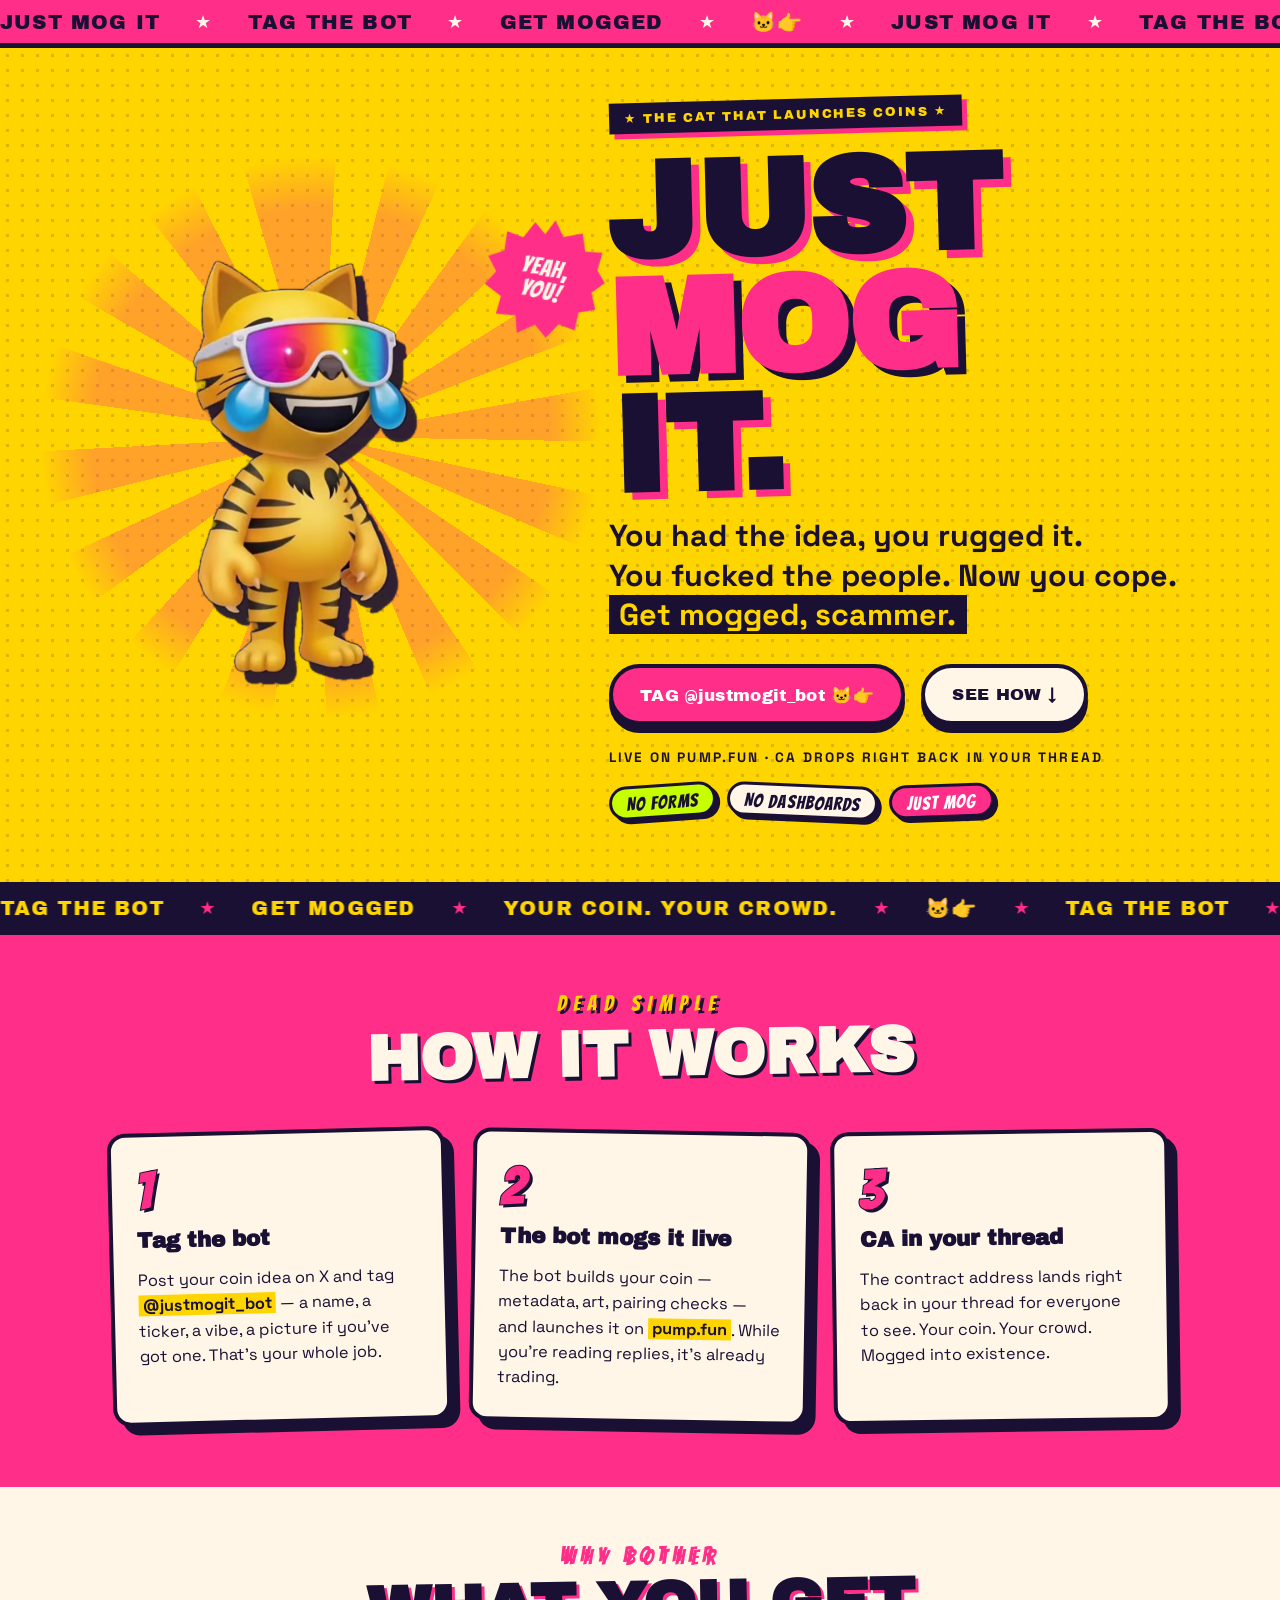
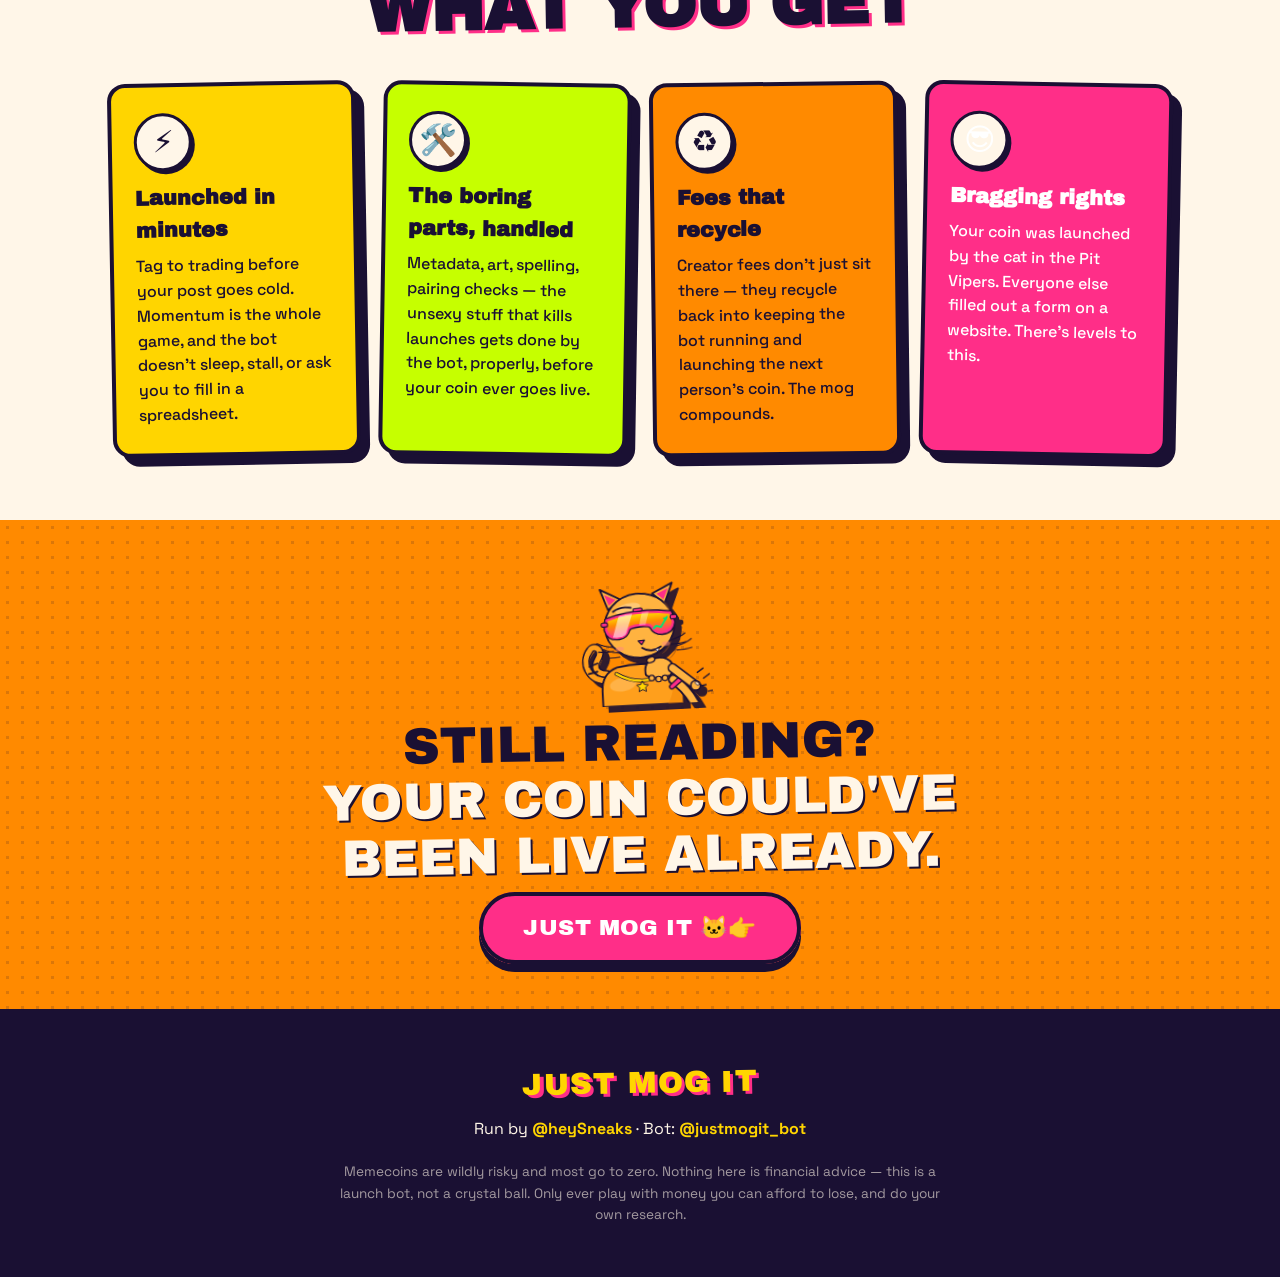
==== index.html @ 9eab6fb6 "Hero tagline (owner's words): 'You had the idea, you rugged it. You fucked the people. Now you cope." ====
<!DOCTYPE html>
<html lang="en">
<head>
<meta charset="UTF-8">
<meta name="viewport" content="width=device-width, initial-scale=1.0">
<title>JUST MOG IT — Tag the bot. Get a coin.</title>
<meta name="description" content="JustMogIt is the X bot that launches your memecoin for you. Tag @justmogit_bot with your idea, it builds and launches it on pump.fun, and drops the CA right back in your thread.">
<link rel="preload" href="fonts/ArchivoBlack.woff2" as="font" type="font/woff2" crossorigin>
<link rel="stylesheet" href="style.css">
</head>
<body>

<!-- ======== THE MOG CAT — one master drawing, reused everywhere ======== -->
<svg width="0" height="0" style="position:absolute" aria-hidden="true">
  <defs>
    <linearGradient id="lensGrad" x1="0" y1="0" x2="0" y2="1">
      <stop offset="0" stop-color="#FFE600"/>
      <stop offset="0.45" stop-color="#FF8A00"/>
      <stop offset="1" stop-color="#FF2E88"/>
    </linearGradient>
  </defs>
  <symbol id="mogcat" viewBox="0 0 560 600">
    <!-- tail: actually attached, thick, striped -->
    <g>
      <path d="M132 486 C 44 486 14 402 58 348 C 70 332 96 336 100 358 C 104 380 84 392 80 414 C 76 440 96 456 128 456" fill="none" stroke="#1a1033" stroke-width="34" stroke-linecap="round"/>
      <path d="M132 486 C 44 486 14 402 58 348 C 70 332 96 336 100 358 C 104 380 84 392 80 414 C 76 440 96 456 128 456" fill="none" stroke="#FF9F1C" stroke-width="22" stroke-linecap="round"/>
      <path d="M52 420 L88 408" stroke="#1a1033" stroke-width="8" stroke-linecap="round"/>
      <path d="M48 452 L86 444" stroke="#1a1033" stroke-width="8" stroke-linecap="round"/>
    </g>
    <!-- body / shoulders: narrower, sloped — a chest, not a box -->
    <path d="M104 600 L104 532 Q104 452 172 430 Q280 410 388 430 Q456 452 456 532 L456 600 Z" fill="#FF9F1C" stroke="#1a1033" stroke-width="8" stroke-linejoin="round"/>
    <!-- body cel shading + highlight -->
    <path d="M388 430 Q456 452 456 532 L456 600 L388 600 Q440 510 388 430 Z" fill="#F07F00" opacity="0.45"/>
    <ellipse cx="195" cy="505" rx="58" ry="30" fill="#FFC46B" opacity="0.55" transform="rotate(-8 195 505)"/>
    <!-- chunky gold chain -->
    <path d="M168 458 Q280 528 392 458" fill="none" stroke="#1a1033" stroke-width="17" stroke-linecap="round"/>
    <path d="M168 458 Q280 528 392 458" fill="none" stroke="#FFD500" stroke-width="10" stroke-linecap="round"/>
    <path d="M280 494 l8 16 17 2 -12 12 3 17 -16 -9 -16 9 3 -17 -12 -12 17 -2 z" fill="#FFD500" stroke="#1a1033" stroke-width="4" stroke-linejoin="round"/>

    <!-- head, chin-up smug tilt -->
    <g transform="rotate(-4 280 250)">
      <!-- ears -->
      <path d="M152 168 L126 76 L210 128 Z" fill="#FFB340" stroke="#1a1033" stroke-width="8" stroke-linejoin="round"/>
      <path d="M158 150 L142 100 L190 128 Z" fill="#FF2E88"/>
      <g transform="rotate(10 400 130)">
        <path d="M408 168 L434 76 L350 128 Z" fill="#FFB340" stroke="#1a1033" stroke-width="8" stroke-linejoin="round"/>
        <path d="M402 150 L418 100 L370 128 Z" fill="#FF2E88"/>
      </g>
      <!-- skull -->
      <ellipse cx="280" cy="252" rx="152" ry="140" fill="#FFB340" stroke="#1a1033" stroke-width="8"/>
      <!-- forehead highlight + right-side shade -->
      <ellipse cx="238" cy="172" rx="56" ry="22" fill="#FFD28A" opacity="0.7" transform="rotate(-8 238 172)"/>
      <path d="M392 150 Q430 210 420 300 Q408 372 360 388 Q428 340 428 250 Q428 180 392 150 Z" fill="#F07F00" opacity="0.3"/>
      <!-- raised smug eyebrow peeking over the shades -->
      <path d="M172 178 Q212 156 252 170" fill="none" stroke="#1a1033" stroke-width="8" stroke-linecap="round"/>
      <!-- PIT VIPER shield shades -->
      <g>
        <path id="shieldPath" d="M140 212 Q280 178 420 212 L428 254 Q420 296 374 294 Q342 292 332 264 Q326 250 280 250 Q234 250 228 264 Q218 292 186 294 Q140 296 132 254 Z" fill="url(#lensGrad)" stroke="#1a1033" stroke-width="22" stroke-linejoin="round"/>
        <path d="M140 212 Q280 178 420 212 L428 254 Q420 296 374 294 Q342 292 332 264 Q326 250 280 250 Q234 250 228 264 Q218 292 186 294 Q140 296 132 254 Z" fill="url(#lensGrad)" stroke="#FF2E88" stroke-width="10" stroke-linejoin="round"/>
        <clipPath id="lensClip">
          <path d="M140 212 Q280 178 420 212 L428 254 Q420 296 374 294 Q342 292 332 264 Q326 250 280 250 Q234 250 228 264 Q218 292 186 294 Q140 296 132 254 Z"/>
        </clipPath>
        <g clip-path="url(#lensClip)">
          <polygon points="196,196 258,188 214,290 156,296" fill="#ffffff" opacity="0.55"/>
          <polygon points="298,192 330,188 296,282 268,284" fill="#ffffff" opacity="0.35"/>
          <!-- the lens reflects a pumping chart. obviously. -->
          <polyline points="326,284 352,262 372,270 404,228" fill="none" stroke="#00E676" stroke-width="8" stroke-linecap="round" stroke-linejoin="round"/>
          <polygon points="404,228 384,230 398,246" fill="#00E676"/>
        </g>
        <!-- temple arms + top bar -->
        <rect x="114" y="222" width="28" height="18" rx="7" fill="#FF2E88" stroke="#1a1033" stroke-width="5"/>
        <rect x="418" y="222" width="28" height="18" rx="7" fill="#FF2E88" stroke="#1a1033" stroke-width="5"/>
        <rect x="260" y="176" width="40" height="13" rx="6" fill="#FF2E88" stroke="#1a1033" stroke-width="5"/>
      </g>
      <!-- nose -->
      <path d="M266 318 L294 318 L280 336 Z" fill="#FF2E88" stroke="#1a1033" stroke-width="5" stroke-linejoin="round"/>
      <!-- smirk + one fang, big enough to read on a phone -->
      <path d="M280 350 Q316 380 362 354" fill="none" stroke="#1a1033" stroke-width="8" stroke-linecap="round"/>
      <path d="M336 362 L354 359 L346 378 Z" fill="#ffffff" stroke="#1a1033" stroke-width="4" stroke-linejoin="round"/>
      <!-- cheek blush -->
      <ellipse cx="182" cy="344" rx="18" ry="10" fill="#FF8A7A" opacity="0.55"/>
      <ellipse cx="386" cy="344" rx="18" ry="10" fill="#FF8A7A" opacity="0.55"/>
      <!-- whiskers -->
      <g stroke="#1a1033" stroke-width="5" stroke-linecap="round" fill="none">
        <path d="M152 332 Q112 324 86 308"/>
        <path d="M154 350 Q114 352 88 346"/>
        <path d="M408 332 Q448 324 474 308"/>
        <path d="M406 350 Q446 352 472 346"/>
      </g>
    </g>

    <!-- pointing arm: slashes diagonally across the torso, BIG fist, finger jabs the corner at YOU -->
    <g>
      <path d="M505 605 C 480 555 450 520 415 495" fill="none" stroke="#1a1033" stroke-width="46" stroke-linecap="round"/>
      <path d="M505 605 C 480 555 450 520 415 495" fill="none" stroke="#FFB340" stroke-width="30" stroke-linecap="round"/>
      <!-- wristband -->
      <path d="M408 526 L448 494" stroke="#1a1033" stroke-width="26" stroke-linecap="round"/>
      <path d="M408 526 L448 494" stroke="#FF2E88" stroke-width="15" stroke-linecap="round"/>
      <!-- THE fist -->
      <path d="M296 462 Q290 408 344 398 Q392 390 414 424 Q430 456 402 476 Q352 492 314 478 Q294 472 296 462 Z" fill="#FFB340" stroke="#1a1033" stroke-width="8" stroke-linejoin="round"/>
      <!-- thumb + curled fingers -->
      <ellipse cx="322" cy="404" rx="18" ry="12" fill="#FFB340" stroke="#1a1033" stroke-width="6" transform="rotate(-18 322 404)"/>
      <circle cx="322" cy="484" r="12" fill="#FFB340" stroke="#1a1033" stroke-width="5"/>
      <circle cx="352" cy="490" r="12" fill="#FFB340" stroke="#1a1033" stroke-width="5"/>
      <circle cx="380" cy="486" r="12" fill="#FFB340" stroke="#1a1033" stroke-width="5"/>
      <!-- THE finger — foreshortened, pointing at the viewer -->
      <path d="M415 445 L505 520" stroke="#1a1033" stroke-width="44" stroke-linecap="round"/>
      <path d="M415 445 L505 520" stroke="#FFB340" stroke-width="30" stroke-linecap="round"/>
      <circle cx="512" cy="526" r="21" fill="#FFB340" stroke="#1a1033" stroke-width="7"/>
      <ellipse cx="519" cy="518" rx="10" ry="6" fill="#FFE9C9" stroke="#1a1033" stroke-width="3" transform="rotate(45 519 518)"/>
      <!-- speed lines -->
      <path d="M522 470 L548 452" stroke="#1a1033" stroke-width="6" stroke-linecap="round"/>
      <path d="M540 528 L568 524" stroke="#1a1033" stroke-width="6" stroke-linecap="round"/>
    </g>
  </symbol>
</svg>

<!-- ======== TICKER ======== -->
<div class="ticker ticker-top" aria-hidden="true">
  <div class="ticker-track" data-ticker>
    <span>JUST MOG IT</span><span class="tick-star">★</span><span>TAG THE BOT</span><span class="tick-star">★</span><span>GET MOGGED</span><span class="tick-star">★</span><span>🐱👉</span><span class="tick-star">★</span>
  </div>
</div>

<!-- ======== HERO — yellow poster ======== -->
<header class="hero">
  <div class="halftone" aria-hidden="true"></div>
  <div class="hero-inner">
    <div class="mascot-col">
      <div class="burst" aria-hidden="true"></div>
      <div class="mascot-wrap" id="mascotWrap">
        <video class="mascot" autoplay muted loop playsinline poster="mog-cat-alpha.png" aria-label="The Mog Cat — 3D tiger cat in rainbow Pit Vipers, laughing and pointing straight at you">
          <source src="mog-cat.webm" type="video/webm">
        </video>
        <div class="starburst" aria-hidden="true"><span>YEAH,<br>YOU!</span></div>
      </div>
    </div>
    <div class="type-col">
      <p class="hero-kicker">★ THE CAT THAT LAUNCHES COINS ★</p>
      <h1 class="logo-type">JUST<br><span class="word-mog">MOG</span><br>IT.</h1>
      <p class="tagline">You had the idea, you rugged it.<br>
      You fucked the people. Now you cope. <strong>Get mogged, scammer.</strong></p>
      <div class="cta-row">
        <a class="cta cta-main" href="https://x.com/justmogit_bot" target="_blank" rel="noopener">TAG @justmogit_bot 🐱👉</a>
        <a class="cta cta-ghost" href="#how">SEE HOW ↓</a>
      </div>
      <p class="hero-note">LIVE ON PUMP.FUN · CA DROPS RIGHT BACK IN YOUR THREAD</p>
      <div class="sticker-row" aria-hidden="true">
        <span class="sticker s1">NO FORMS</span>
        <span class="sticker s2">NO DASHBOARDS</span>
        <span class="sticker s3">JUST MOG</span>
      </div>
    </div>
  </div>
</header>

<!-- ======== MARQUEE DIVIDER ======== -->
<div class="ticker ticker-mid" aria-hidden="true">
  <div class="ticker-track ticker-track-rev" data-ticker>
    <span>TAG THE BOT</span><span class="tick-star">★</span><span>GET MOGGED</span><span class="tick-star">★</span><span>YOUR COIN. YOUR CROWD.</span><span class="tick-star">★</span><span>🐱👉</span><span class="tick-star">★</span>
  </div>
</div>

<main>
  <!-- ======== HOW — hot pink ======== -->
  <section id="how" class="section how">
    <h2><span class="h2-kicker">DEAD SIMPLE</span>HOW IT WORKS</h2>
    <div class="steps">
      <article class="step step1">
        <div class="step-num">1</div>
        <h3>Tag the bot</h3>
        <p>Post your coin idea on X and tag <strong>@justmogit_bot</strong> — a name, a ticker, a vibe, a picture if you've got one. That's your whole job.</p>
      </article>
      <article class="step step2">
        <div class="step-num">2</div>
        <h3>The bot mogs it live</h3>
        <p>The bot builds your coin — metadata, art, pairing checks — and launches it on <strong>pump.fun</strong>. While you're reading replies, it's already trading.</p>
      </article>
      <article class="step step3">
        <div class="step-num">3</div>
        <h3>CA in your thread</h3>
        <p>The contract address lands right back in your thread for everyone to see. Your coin. Your crowd. Mogged into existence.</p>
      </article>
    </div>
  </section>

  <!-- ======== PERKS — cream ======== -->
  <section class="section why">
    <h2><span class="h2-kicker">WHY BOTHER</span>WHAT YOU GET</h2>
    <div class="perks">
      <article class="perk perk-yellow">
        <div class="perk-icon">⚡</div>
        <h3>Launched in minutes</h3>
        <p>Tag to trading before your post goes cold. Momentum is the whole game, and the bot doesn't sleep, stall, or ask you to fill in a spreadsheet.</p>
      </article>
      <article class="perk perk-lime">
        <div class="perk-icon">🛠️</div>
        <h3>The boring parts, handled</h3>
        <p>Metadata, art, spelling, pairing checks — the unsexy stuff that kills launches gets done by the bot, properly, before your coin ever goes live.</p>
      </article>
      <article class="perk perk-orange">
        <div class="perk-icon">♻️</div>
        <h3>Fees that recycle</h3>
        <p>Creator fees don't just sit there — they recycle back into keeping the bot running and launching the next person's coin. The mog compounds.</p>
      </article>
      <article class="perk perk-pink">
        <div class="perk-icon">😎</div>
        <h3>Bragging rights</h3>
        <p>Your coin was launched by the cat in the Pit Vipers. Everyone else filled out a form on a website. There's levels to this.</p>
      </article>
    </div>
  </section>

  <!-- ======== FINAL CTA — orange ======== -->
  <section class="section final-cta">
    <div class="halftone" aria-hidden="true"></div>
    <div class="mini-cat" aria-hidden="true">
      <svg viewBox="0 0 560 600"><use href="#mogcat"/></svg>
    </div>
    <p class="final-line">STILL READING?<br><span>YOUR COIN COULD'VE<br>BEEN LIVE ALREADY.</span></p>
    <a class="cta cta-main cta-big" href="https://x.com/justmogit_bot" target="_blank" rel="noopener">JUST MOG IT 🐱👉</a>
  </section>
</main>

<footer>
  <p class="foot-brand">JUST MOG IT</p>
  <p>Run by <a href="https://x.com/heySneaks" target="_blank" rel="noopener">@heySneaks</a> · Bot: <a href="https://x.com/justmogit_bot" target="_blank" rel="noopener">@justmogit_bot</a></p>
  <p class="nfa">Memecoins are wildly risky and most go to zero. Nothing here is financial advice — this is a launch bot, not a crystal ball. Only ever play with money you can afford to lose, and do your own research.</p>
</footer>

<script src="script.js"></script>
</body>
</html>
---- style.css ----
/* JUST MOG IT v2 — riso poster system.
   Full-bleed color blocks (yellow → pink → cream → orange), hard ink
   shadows, halftone dots, sticker tilts. NO soft SaaS gradients. */

/* Self-hosted fonts (2026-11-07) — no third-party font CDN, so the poster
   type renders identically in every webview, including in-app browsers. */
@font-face {
  font-family: "Archivo Black";
  src: url("fonts/ArchivoBlack.woff2") format("woff2");
  font-weight: 400;
  font-display: swap;
}
@font-face {
  font-family: "Bangers";
  src: url("fonts/Bangers.woff2") format("woff2");
  font-weight: 400;
  font-display: swap;
}
@font-face {
  font-family: "Space Grotesk";
  src: url("fonts/SpaceGrotesk.woff2") format("woff2");
  font-weight: 400 700;
  font-display: swap;
}

:root {
  --ink: #1a1033;
  --pink: #ff2e88;
  --orange: #ff8a00;
  --yellow: #ffd500;
  --amber: #ffb300;
  --lime: #c6ff00;
  --cream: #fff6e8;
}

* { margin: 0; padding: 0; box-sizing: border-box; }
html { scroll-behavior: smooth; }

body {
  font-family: "Space Grotesk", system-ui, sans-serif;
  background: var(--ink);
  color: var(--ink);
  overflow-x: hidden;
}

a { color: var(--pink); }
::selection { background: var(--ink); color: var(--yellow); }

/* ---------- tickers ---------- */
.ticker {
  overflow: hidden;
  white-space: nowrap;
  padding: 0.6rem 0;
  border-top: 5px solid var(--ink);
  border-bottom: 5px solid var(--ink);
  position: relative;
  z-index: 3;
}
.ticker-top { background: var(--pink); color: var(--ink); border-top: none; }
.ticker-mid { background: var(--ink); color: var(--yellow); }
.ticker-track {
  display: inline-flex;
  align-items: center;
  gap: 2.2rem;
  padding-right: 2.2rem;
  font-family: "Archivo Black", sans-serif;
  font-size: 1.25rem;
  letter-spacing: 0.06em;
  animation: ticker-scroll 16s linear infinite;
  will-change: transform;
}
.ticker-track-rev { animation-direction: reverse; }
.tick-star { color: var(--cream); font-size: 1.1rem; }
.ticker-mid .tick-star { color: var(--pink); }
@keyframes ticker-scroll {
  from { transform: translateX(0); }
  to   { transform: translateX(-50%); }
}

/* ---------- HERO — yellow poster ---------- */
.hero {
  background: var(--yellow);
  position: relative;
  overflow: hidden;
  padding: 2.2rem 1.25rem 3.2rem;
}
.halftone {
  position: absolute;
  inset: 0;
  pointer-events: none;
  background-image: radial-gradient(circle, rgba(26,16,51,0.16) 1.6px, transparent 1.7px);
  background-size: 15px 15px;
}
.hero-inner {
  position: relative;
  max-width: 1180px;
  margin: 0 auto;
  display: flex;
  flex-direction: column;
  align-items: center;
  text-align: center;
}

.mascot-col { position: relative; width: 100%; display: flex; justify-content: center; }
.burst {
  position: absolute;
  top: 50%; left: 50%;
  width: 560px; height: 560px;
  max-width: 130vw; max-height: 130vw;
  transform: translate(-50%, -54%);
  border-radius: 50%;
  background: repeating-conic-gradient(from -8deg, rgba(255,46,136,0.30) 0deg 11deg, rgba(255,46,136,0) 11deg 22deg);
  -webkit-mask-image: radial-gradient(circle, #000 0 58%, transparent 71%);
          mask-image: radial-gradient(circle, #000 0 58%, transparent 71%);
}
.mascot-wrap { position: relative; z-index: 1; transition: transform 0.18s ease; }
.mascot {
  width: min(430px, 88vw);
  height: auto;
  display: block;
  filter: drop-shadow(10px 12px 0 rgba(26,16,51,0.9));
  animation: mog-bob 2.8s ease-in-out infinite;
}
@keyframes mog-bob {
  0%, 100% { transform: translateY(0) rotate(-1deg); }
  50%      { transform: translateY(-9px) rotate(1deg); }
}
.mascot-wrap.jab .mascot { animation: jab 0.45s ease; }
@keyframes jab {
  0% { transform: translate(0,0) scale(1); }
  35% { transform: translate(10px, 8px) scale(1.07); }
  100% { transform: translate(0,0) scale(1); }
}

.starburst {
  position: absolute;
  top: 2%;
  right: 1%;
  width: 104px; height: 104px;
  background: var(--pink);
  color: var(--cream);
  display: grid;
  place-items: center;
  text-align: center;
  font-family: "Bangers", cursive;
  font-size: 1.25rem;
  line-height: 0.95;
  letter-spacing: 0.05em;
  transform: rotate(12deg);
  clip-path: polygon(50% 0%, 59% 12%, 74% 6%, 79% 20%, 93% 18%, 92% 33%, 100% 42%, 91% 52%, 97% 65%, 84% 70%, 84% 85%, 70% 83%, 62% 96%, 51% 87%, 38% 97%, 34% 83%, 18% 85%, 19% 70%, 4% 63%, 11% 51%, 2% 40%, 14% 33%, 13% 17%, 27% 19%, 34% 5%, 44% 13%);
  filter: drop-shadow(4px 5px 0 var(--ink));
  animation: burst-wiggle 3.4s ease-in-out infinite;
  z-index: 2;
}
@keyframes burst-wiggle {
  0%, 100% { transform: rotate(12deg) scale(1); }
  50%      { transform: rotate(7deg) scale(1.06); }
}

.type-col { position: relative; z-index: 1; }
.hero-kicker {
  display: inline-block;
  font-family: "Archivo Black", sans-serif;
  font-size: clamp(0.6rem, 3.1vw, 0.8rem);
  letter-spacing: 0.14em;
  white-space: nowrap;
  background: var(--ink);
  color: var(--yellow);
  padding: 0.5rem 0.9rem;
  transform: rotate(-1.5deg);
  box-shadow: 5px 5px 0 var(--pink);
  margin-top: 1.4rem;
}
.logo-type {
  font-family: "Archivo Black", sans-serif;
  font-size: clamp(3.6rem, 17vw, 8.5rem);
  line-height: 0.86;
  letter-spacing: -0.01em;
  margin: 1.1rem 0 1.1rem;
  color: var(--ink);
  text-shadow: 0.055em 0.055em 0 var(--pink);
  transform: rotate(-1.5deg);
}
.word-mog {
  color: var(--pink);
  text-shadow: 0.055em 0.055em 0 var(--ink);
}
.tagline {
  font-size: clamp(1.3rem, 4.6vw, 1.9rem);
  font-weight: 700;
  line-height: 1.3;
}
.tagline strong {
  background: var(--ink);
  color: var(--yellow);
  padding: 0 0.35em;
  box-decoration-break: clone;
  -webkit-box-decoration-break: clone;
}
.cta-row {
  display: flex;
  gap: 1rem;
  justify-content: center;
  flex-wrap: wrap;
  margin-top: 1.8rem;
}
.cta {
  font-family: "Archivo Black", sans-serif;
  text-decoration: none;
  padding: 1.05rem 1.7rem;
  border: 4px solid var(--ink);
  border-radius: 999px;
  font-size: 1.05rem;
  letter-spacing: 0.02em;
  transition: transform 0.12s ease, box-shadow 0.12s ease;
  position: relative;
}
.cta-main {
  background: var(--pink);
  color: #fff;
  box-shadow: 0 8px 0 var(--ink);
}
.cta-main:hover { transform: translateY(-3px) rotate(-1deg); box-shadow: 0 11px 0 var(--ink); }
.cta-main:active { transform: translateY(5px); box-shadow: 0 2px 0 var(--ink); }
.cta-ghost {
  background: var(--cream);
  color: var(--ink);
  box-shadow: 0 8px 0 var(--ink);
}
.cta-ghost:hover { transform: translateY(-3px) rotate(1deg); box-shadow: 0 11px 0 var(--ink); }
.cta-big { font-size: 1.4rem; padding: 1.2rem 2.5rem; }

.hero-note {
  margin-top: 1.5rem;
  font-weight: 700;
  font-size: 0.85rem;
  letter-spacing: 0.16em;
}
.sticker-row {
  display: flex;
  gap: 0.7rem;
  justify-content: center;
  flex-wrap: wrap;
  margin-top: 1.1rem;
}
.sticker {
  font-family: "Bangers", cursive;
  font-size: 1.15rem;
  letter-spacing: 0.06em;
  padding: 0.35rem 0.9rem 0.2rem;
  border: 3px solid var(--ink);
  border-radius: 999px;
  box-shadow: 4px 4px 0 var(--ink);
  background: var(--cream);
  color: var(--ink);
}
.sticker.s1 { transform: rotate(-4deg); background: var(--lime); }
.sticker.s2 { transform: rotate(2.5deg); background: var(--cream); }
.sticker.s3 { transform: rotate(-2deg); background: var(--pink); color: #fff; }

/* ---------- sections (color blocks) ---------- */
.section {
  padding: 3.6rem 1.25rem 4rem;
  position: relative;
  overflow: hidden;
}
.section h2 {
  font-family: "Archivo Black", sans-serif;
  font-size: clamp(2.4rem, 8vw, 4rem);
  text-align: center;
  margin-bottom: 2.6rem;
  transform: rotate(-1deg);
  position: relative;
  z-index: 1;
}
.h2-kicker {
  display: block;
  font-family: "Bangers", cursive;
  font-size: 1.3rem;
  font-weight: 400;
  letter-spacing: 0.35em;
  text-transform: uppercase;
  margin-bottom: 0.3rem;
  transform: rotate(1deg);
}

/* how — hot pink */
.how {
  background: var(--pink);
  color: var(--cream);
}
.how h2 { text-shadow: 0.05em 0.05em 0 var(--ink); }
.how .h2-kicker { color: var(--yellow); }
.steps {
  display: grid;
  gap: 1.4rem;
  max-width: 1060px;
  margin: 0 auto;
  position: relative;
  z-index: 1;
}
.step {
  background: var(--cream);
  color: var(--ink);
  border: 4px solid var(--ink);
  border-radius: 18px;
  padding: 1.7rem 1.5rem;
  box-shadow: 9px 9px 0 var(--ink);
  line-height: 1.55;
}
.step1 { transform: rotate(-1.4deg); }
.step2 { transform: rotate(1deg); }
.step3 { transform: rotate(-0.8deg); }
.step-num {
  font-family: "Bangers", cursive;
  font-size: 3.4rem;
  line-height: 1;
  color: var(--pink);
  -webkit-text-stroke: 2px var(--ink);
  paint-order: stroke fill;
  text-shadow: 3px 3px 0 var(--ink);
}
.step h3 {
  font-family: "Archivo Black", sans-serif;
  font-size: 1.35rem;
  margin: 0.4rem 0 0.6rem;
}
.step p { font-size: 1.02rem; }
.step strong { background: var(--yellow); padding: 0 0.25em; }

/* why — cream */
.why { background: var(--cream); color: var(--ink); }
.why h2 { text-shadow: 0.05em 0.05em 0 var(--pink); }
.why .h2-kicker { color: var(--pink); }
.perks {
  display: grid;
  gap: 1.4rem;
  max-width: 1060px;
  margin: 0 auto;
  position: relative;
  z-index: 1;
}
.perk {
  border: 4px solid var(--ink);
  border-radius: 18px;
  padding: 1.6rem 1.4rem;
  box-shadow: 9px 9px 0 var(--ink);
  line-height: 1.55;
  color: var(--ink);
}
.perk-yellow { background: var(--yellow); transform: rotate(-1deg); }
.perk-lime   { background: var(--lime);   transform: rotate(0.9deg); }
.perk-orange { background: var(--orange); transform: rotate(-0.7deg); }
.perk-pink   { background: var(--pink);   transform: rotate(1.1deg); color: #fff; }
.perk-icon {
  display: inline-grid;
  place-items: center;
  width: 58px; height: 58px;
  font-size: 1.9rem;
  background: var(--cream);
  border: 3px solid var(--ink);
  border-radius: 50%;
  box-shadow: 3px 3px 0 var(--ink);
  margin-bottom: 0.7rem;
}
.perk h3 {
  font-family: "Archivo Black", sans-serif;
  font-size: 1.3rem;
  margin-bottom: 0.5rem;
}
.perk p { font-size: 1rem; font-weight: 500; }

/* final CTA — orange */
.final-cta {
  background: var(--orange);
  text-align: center;
  padding-top: 3rem;
  padding-bottom: 4.2rem;
}
.final-cta .mini-cat { position: relative; z-index: 1; margin-bottom: 0.4rem; }
.final-cta .mini-cat svg {
  width: 128px;
  height: auto;
  filter: drop-shadow(6px 6px 0 rgba(26,16,51,0.9));
  transform: rotate(-3deg);
}
.final-line {
  font-family: "Archivo Black", sans-serif;
  font-size: clamp(1.7rem, 6.5vw, 3.2rem);
  line-height: 1.08;
  transform: rotate(-1deg);
  margin-bottom: 2rem;
  position: relative;
  z-index: 1;
}
.final-line span { color: var(--cream); text-shadow: 0.04em 0.04em 0 var(--ink); }
.final-cta .cta { z-index: 1; }

/* ---------- footer ---------- */
footer {
  background: var(--ink);
  color: var(--cream);
  text-align: center;
  padding: 2.8rem 1.25rem 3.2rem;
  line-height: 1.6;
  border-top: 6px solid var(--ink);
}
.foot-brand {
  font-family: "Archivo Black", sans-serif;
  font-size: 1.9rem;
  letter-spacing: 0.04em;
  color: var(--yellow);
  text-shadow: 3px 3px 0 var(--pink);
  margin-bottom: 0.5rem;
  transform: rotate(-1deg);
}
footer a { color: var(--yellow); font-weight: 700; text-decoration: none; }
footer a:hover { text-decoration: underline; }
.nfa {
  max-width: 620px;
  margin: 1.2rem auto 0;
  font-size: 0.85rem;
  opacity: 0.6;
}

/* ---------- desktop: the poster goes two-column ---------- */
@media (min-width: 900px) {
  .hero { padding: 3.2rem 2rem 4rem; }
  .hero-inner {
    flex-direction: row;
    align-items: center;
    text-align: left;
    gap: 1rem;
  }
  .mascot-col { flex: 0 0 46%; }
  .mascot { width: min(500px, 100%); }
  .type-col { flex: 1; }
  .hero-kicker { margin-top: 0; }
  .cta-row, .sticker-row { justify-content: flex-start; }
  .steps { grid-template-columns: repeat(3, 1fr); }
  .perks { grid-template-columns: repeat(4, 1fr); }
  .starburst { width: 122px; height: 122px; font-size: 1.5rem; right: -2%; }
}

/* ---------- confetti burst (JS) ---------- */
.burst-bit {
  position: absolute;
  font-size: 1.3rem;
  pointer-events: none;
  z-index: 5;
  animation: burst-fly 0.8s ease-out forwards;
}
@keyframes burst-fly {
  from { opacity: 1; transform: translate(0, 0) rotate(0deg) scale(1); }
  to   { opacity: 0; transform: translate(var(--dx), var(--dy)) rotate(var(--rot)) scale(1.3); }
}

@media (prefers-reduced-motion: reduce) {
  .ticker-track, .mascot, .starburst { animation: none; }
  .mascot-wrap.jab .mascot { animation: none; }
  html { scroll-behavior: auto; }
}
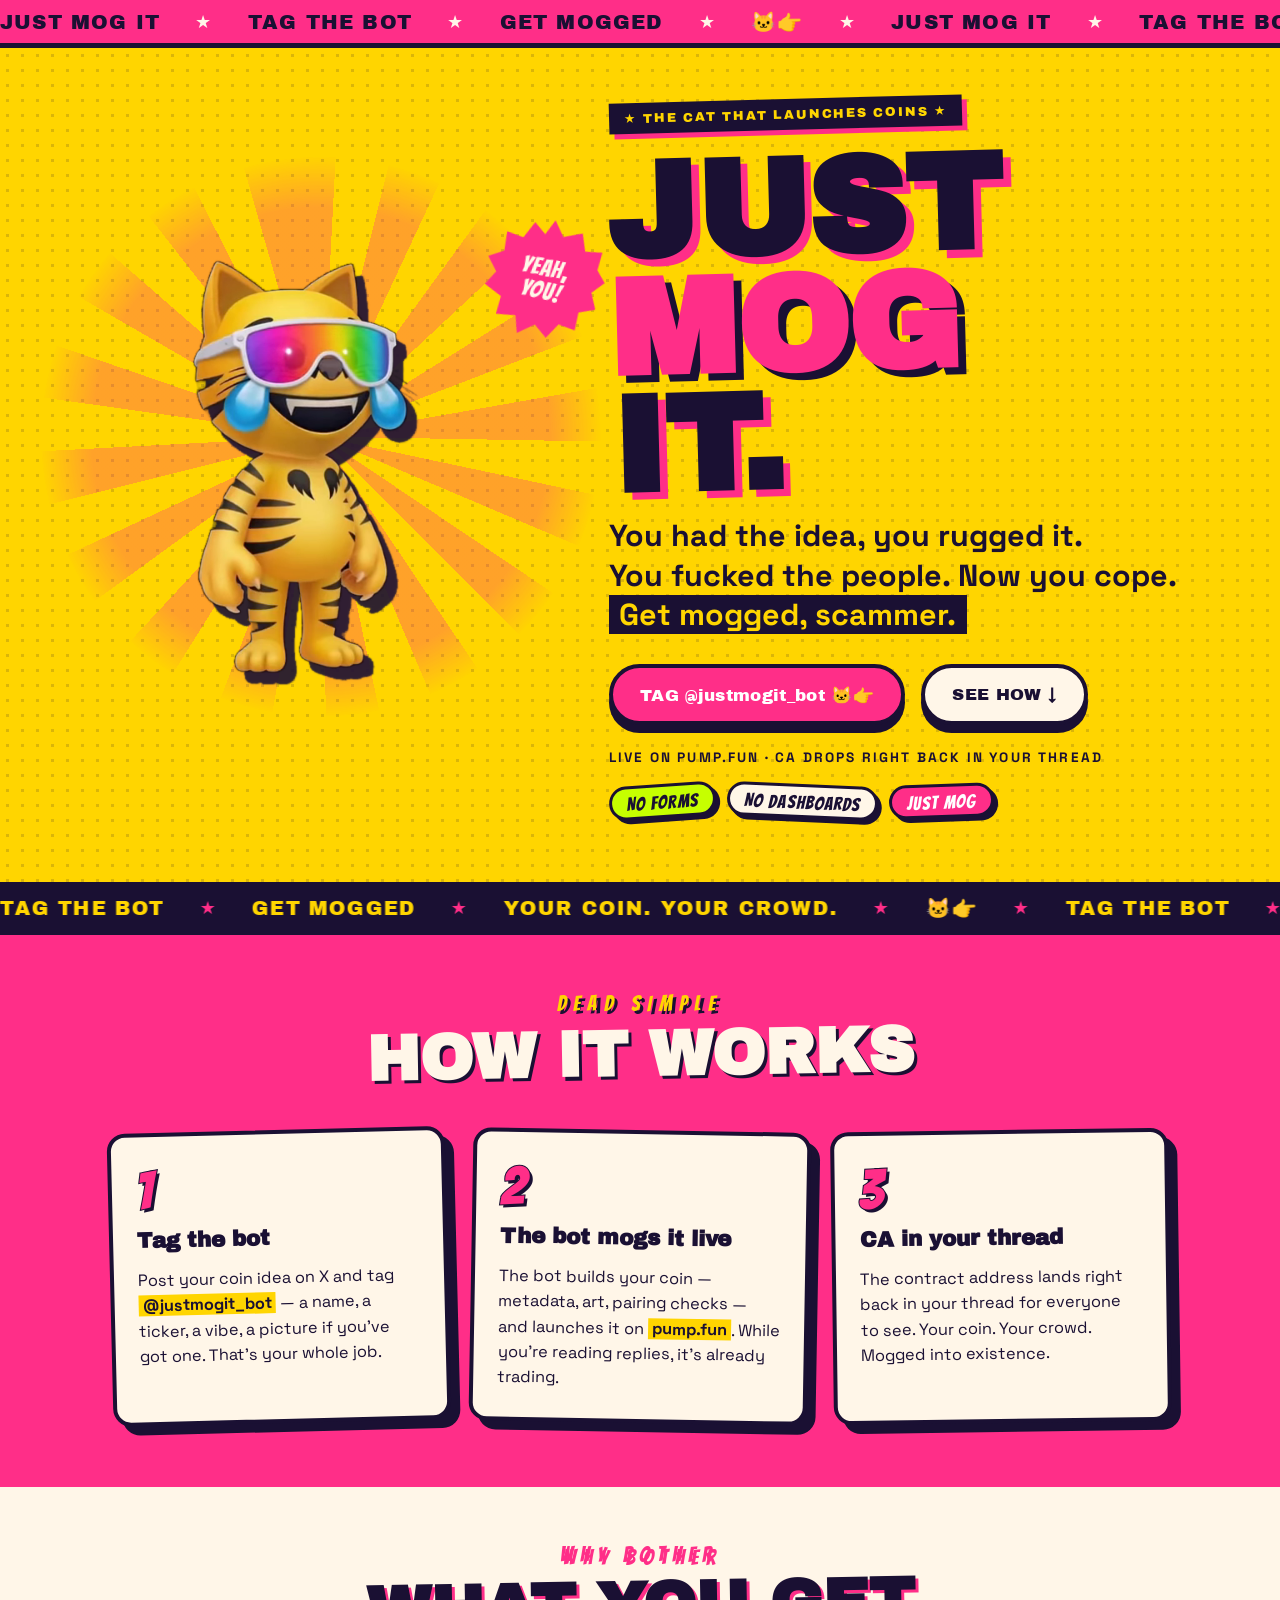
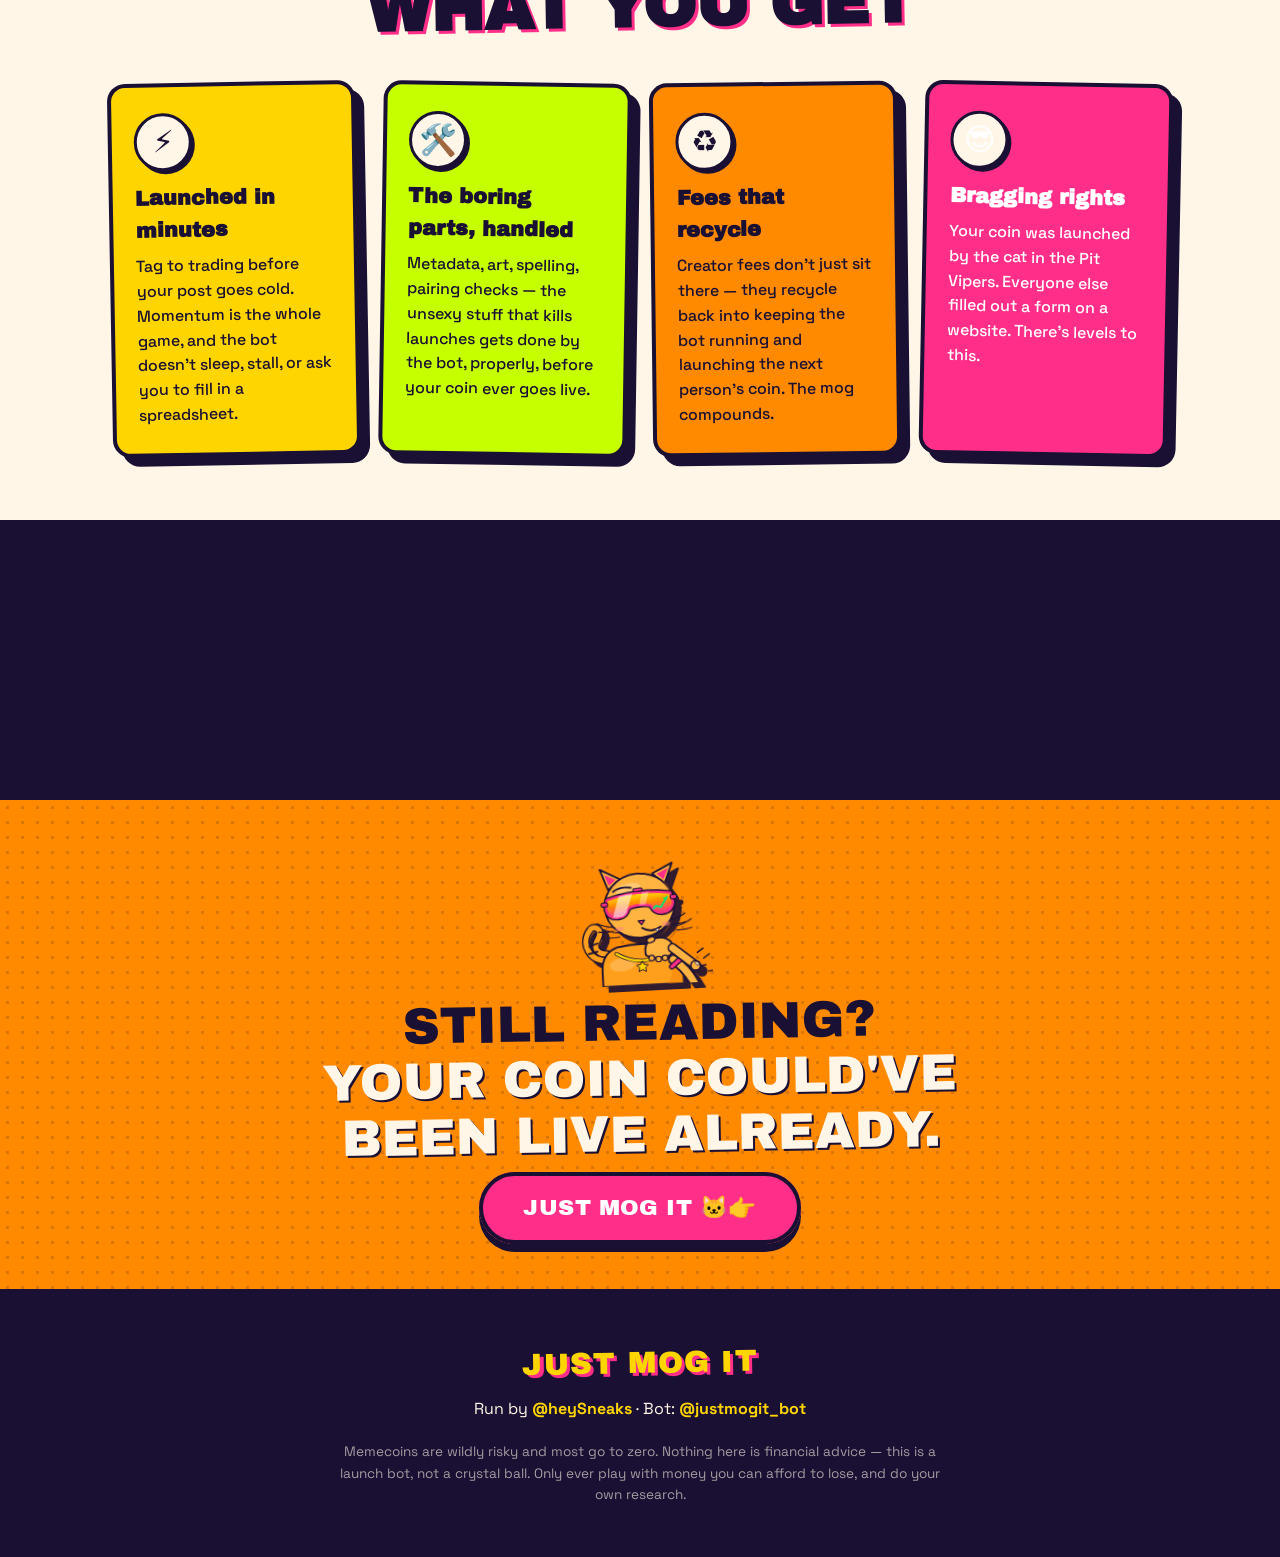
==== commit d8a77cd0: "site: launches feed (index.html)" ====
--- a/index.html
+++ b/index.html
@@ -211,6 +211,14 @@
     </div>
   </section>
 
+  <!-- ======== LAUNCHES — ink ======== -->
+  <section id="launches" class="section launches">
+    <h2><span class="h2-kicker">FRESH OFF THE CURVE</span>LAUNCHES</h2>
+    <div id="launchFeed" class="launch-feed">
+      <p class="launch-loading">Rounding up the mogs…</p>
+    </div>
+  </section>
+
   <!-- ======== FINAL CTA — orange ======== -->
   <section class="section final-cta">
     <div class="halftone" aria-hidden="true"></div>
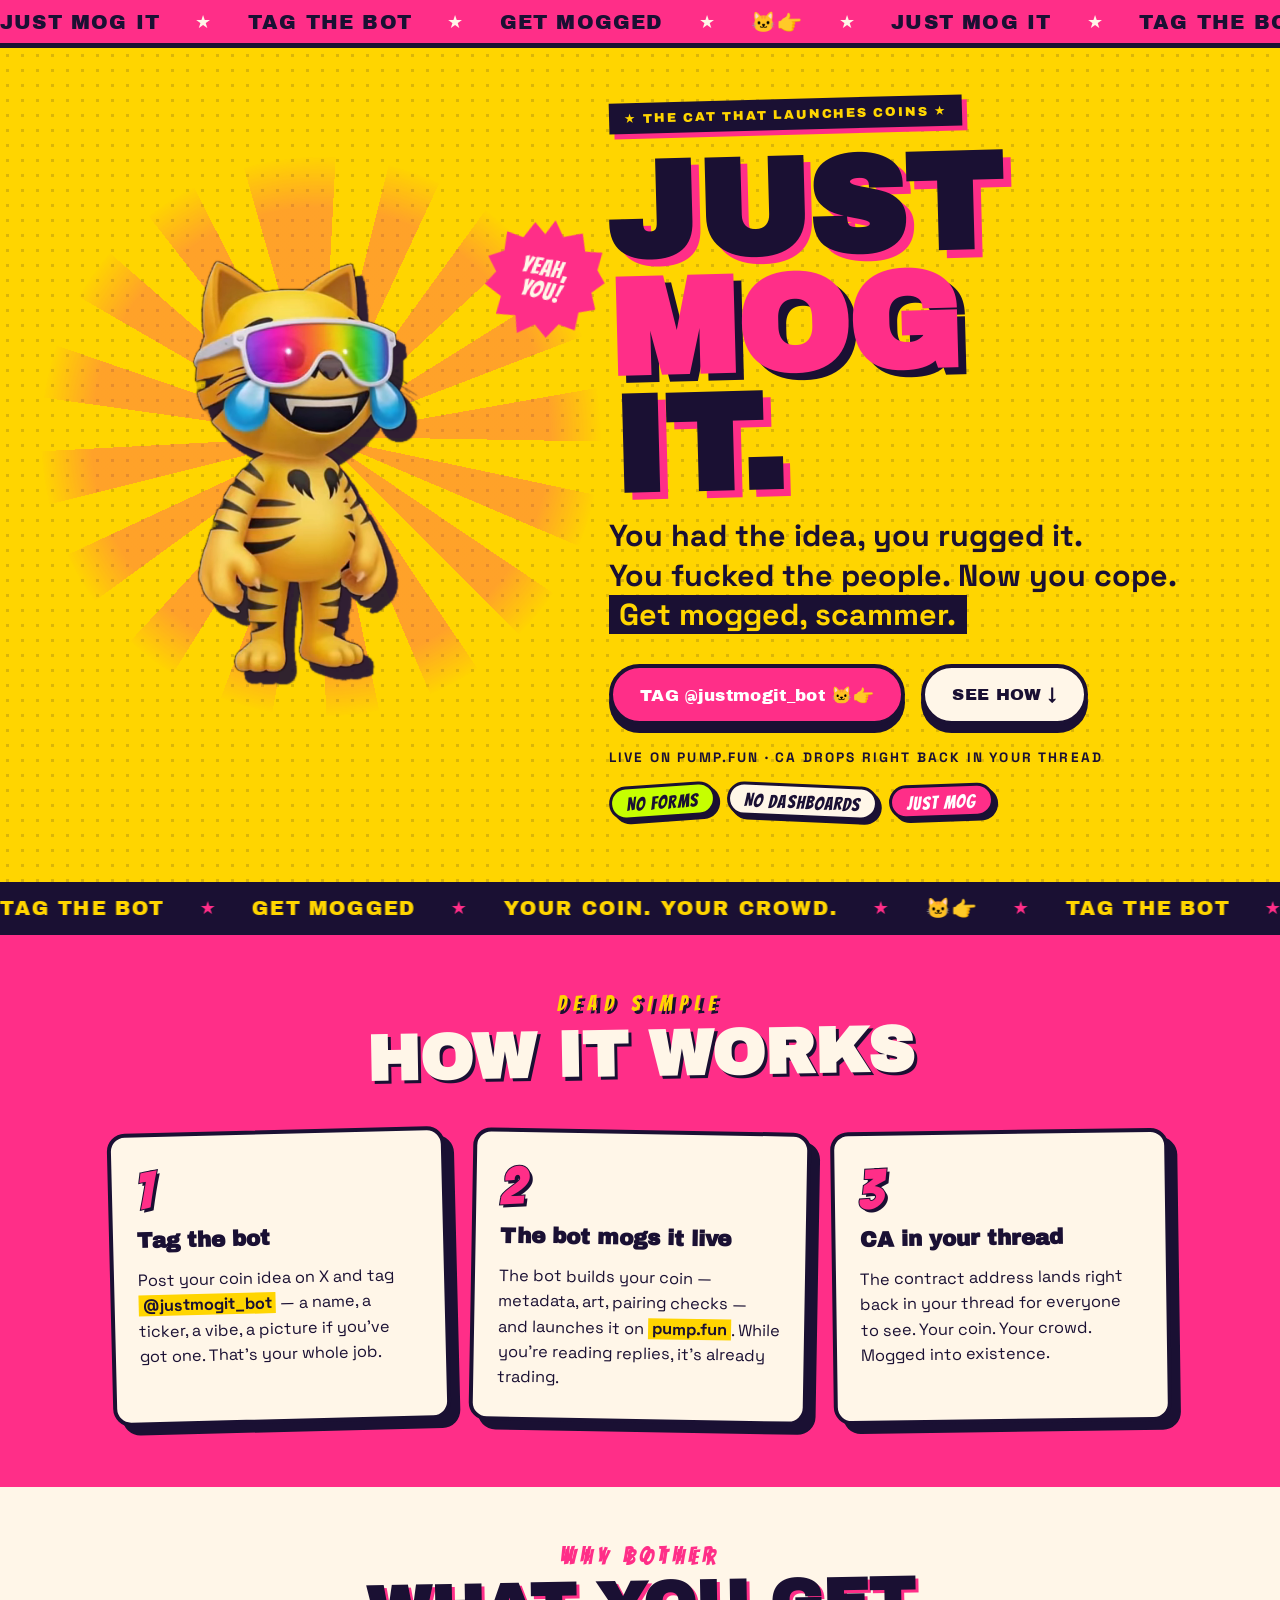
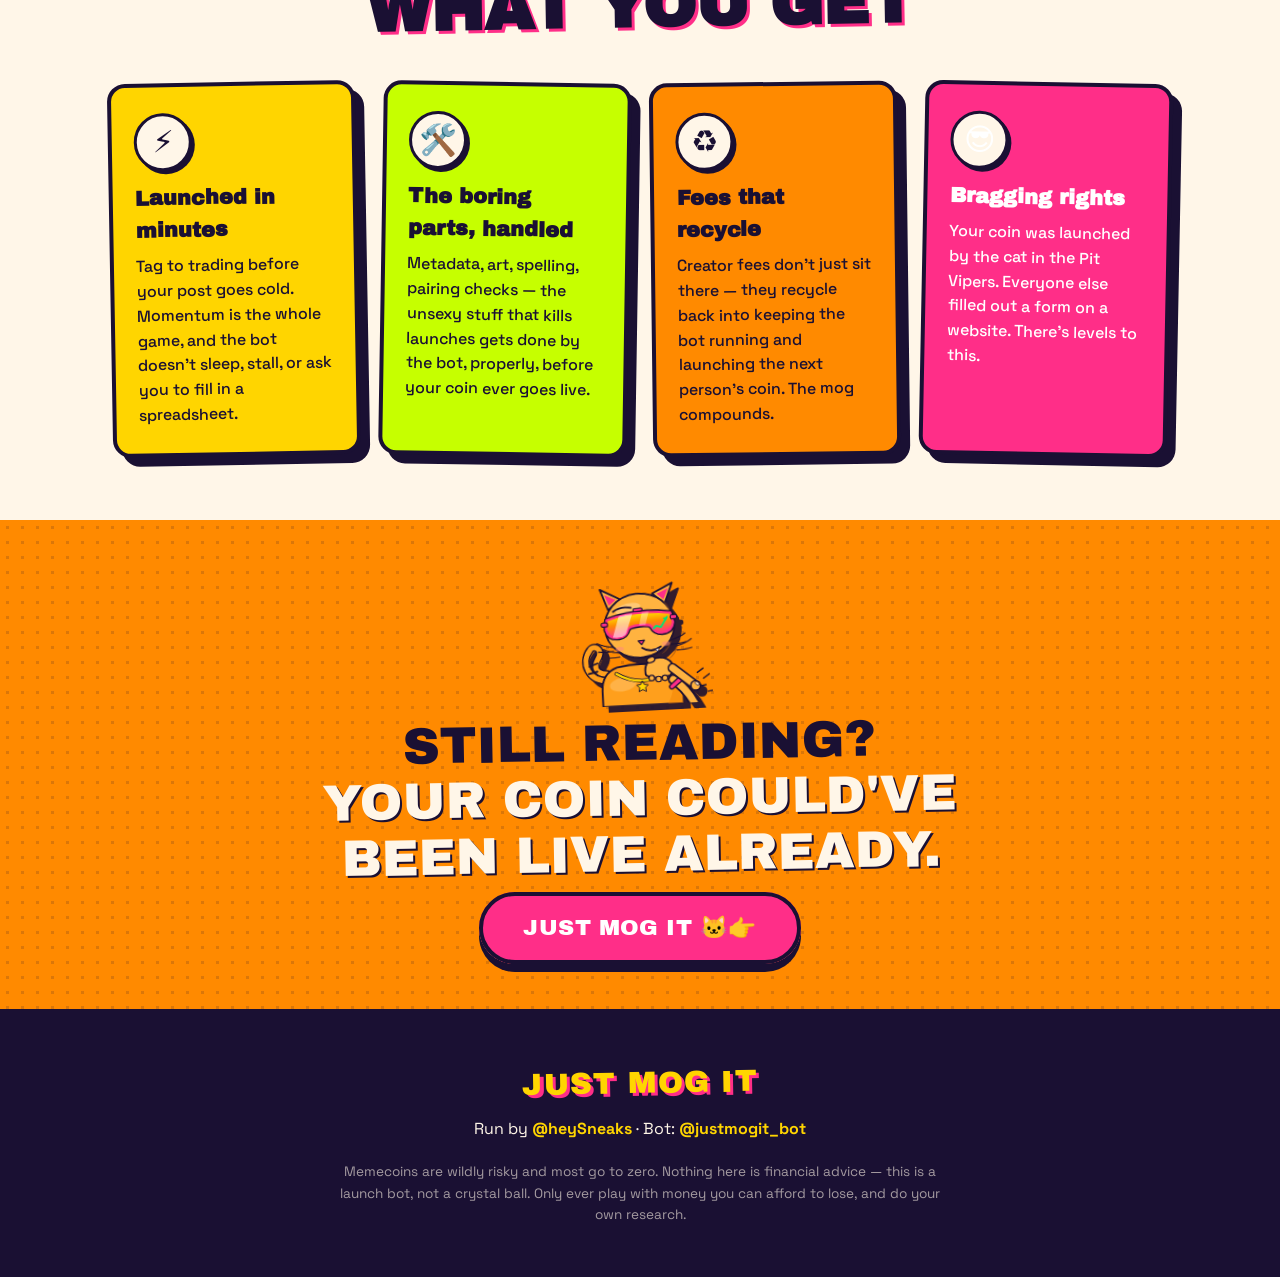
==== commit b6fc8495: "Remove Launches feed from site — callouts live on mogz.fun only" ====
--- a/index.html
+++ b/index.html
@@ -211,14 +211,6 @@
     </div>
   </section>
 
-  <!-- ======== LAUNCHES — ink ======== -->
-  <section id="launches" class="section launches">
-    <h2><span class="h2-kicker">FRESH OFF THE CURVE</span>LAUNCHES</h2>
-    <div id="launchFeed" class="launch-feed">
-      <p class="launch-loading">Rounding up the mogs…</p>
-    </div>
-  </section>
-
   <!-- ======== FINAL CTA — orange ======== -->
   <section class="section final-cta">
     <div class="halftone" aria-hidden="true"></div>
--- a/style.css
+++ b/style.css
@@ -370,6 +370,106 @@
 }
 .perk p { font-size: 1rem; font-weight: 500; }
 
+/* launches — ink */
+.launches { background: var(--ink); color: var(--cream); }
+.launches h2 { color: var(--cream); text-shadow: 0.05em 0.05em 0 var(--pink); }
+.launches .h2-kicker { color: var(--yellow); }
+.launch-feed {
+  display: grid;
+  gap: 1.4rem;
+  max-width: 860px;
+  margin: 0 auto;
+  position: relative;
+  z-index: 1;
+}
+.launch-loading {
+  text-align: center;
+  font-weight: 700;
+  letter-spacing: 0.08em;
+  opacity: 0.75;
+}
+.launch-card {
+  background: var(--cream);
+  color: var(--ink);
+  border: 4px solid var(--ink);
+  border-radius: 18px;
+  padding: 1.6rem 1.4rem;
+  box-shadow: 9px 9px 0 var(--pink);
+  line-height: 1.55;
+}
+.launch-card.tilt-l { transform: rotate(-0.8deg); }
+.launch-card.tilt-r { transform: rotate(0.8deg); }
+.launch-top {
+  display: flex;
+  justify-content: space-between;
+  align-items: baseline;
+  gap: 1rem;
+  flex-wrap: wrap;
+  margin-bottom: 0.5rem;
+}
+.launch-num {
+  font-family: "Bangers", cursive;
+  font-size: 2rem;
+  line-height: 1;
+  color: var(--pink);
+  -webkit-text-stroke: 1.5px var(--ink);
+  paint-order: stroke fill;
+  text-shadow: 2px 2px 0 var(--ink);
+}
+.launch-meta { font-weight: 700; font-size: 0.85rem; letter-spacing: 0.1em; text-transform: uppercase; }
+.launch-name {
+  font-family: "Archivo Black", sans-serif;
+  font-size: 1.5rem;
+  margin-bottom: 0.5rem;
+}
+.launch-ticker { color: var(--pink); }
+.launch-story { font-size: 1.02rem; font-weight: 500; margin-bottom: 1rem; }
+.launch-ca {
+  display: flex;
+  align-items: center;
+  gap: 0.6rem;
+  flex-wrap: wrap;
+  background: var(--yellow);
+  border: 3px solid var(--ink);
+  border-radius: 12px;
+  padding: 0.55rem 0.7rem;
+  box-shadow: 4px 4px 0 var(--ink);
+  margin-bottom: 0.9rem;
+}
+.launch-ca-label {
+  font-family: "Archivo Black", sans-serif;
+  font-size: 0.8rem;
+  letter-spacing: 0.08em;
+}
+.launch-ca-value {
+  font-family: ui-monospace, "SF Mono", Menlo, Consolas, monospace;
+  font-size: 0.82rem;
+  font-weight: 700;
+  word-break: break-all;
+  flex: 1 1 220px;
+}
+.launch-copy {
+  font-family: "Bangers", cursive;
+  font-size: 1rem;
+  letter-spacing: 0.06em;
+  background: var(--ink);
+  color: var(--yellow);
+  border: 3px solid var(--ink);
+  border-radius: 999px;
+  padding: 0.25rem 0.8rem 0.1rem;
+  cursor: pointer;
+}
+.launch-copy:hover { background: var(--pink); color: #fff; }
+.launch-tx {
+  font-family: "Archivo Black", sans-serif;
+  font-size: 0.85rem;
+  letter-spacing: 0.06em;
+  color: var(--pink);
+  text-decoration: none;
+  border-bottom: 3px solid var(--pink);
+}
+.launch-tx:hover { color: var(--ink); border-bottom-color: var(--ink); }
+
 /* final CTA — orange */
 .final-cta {
   background: var(--orange);
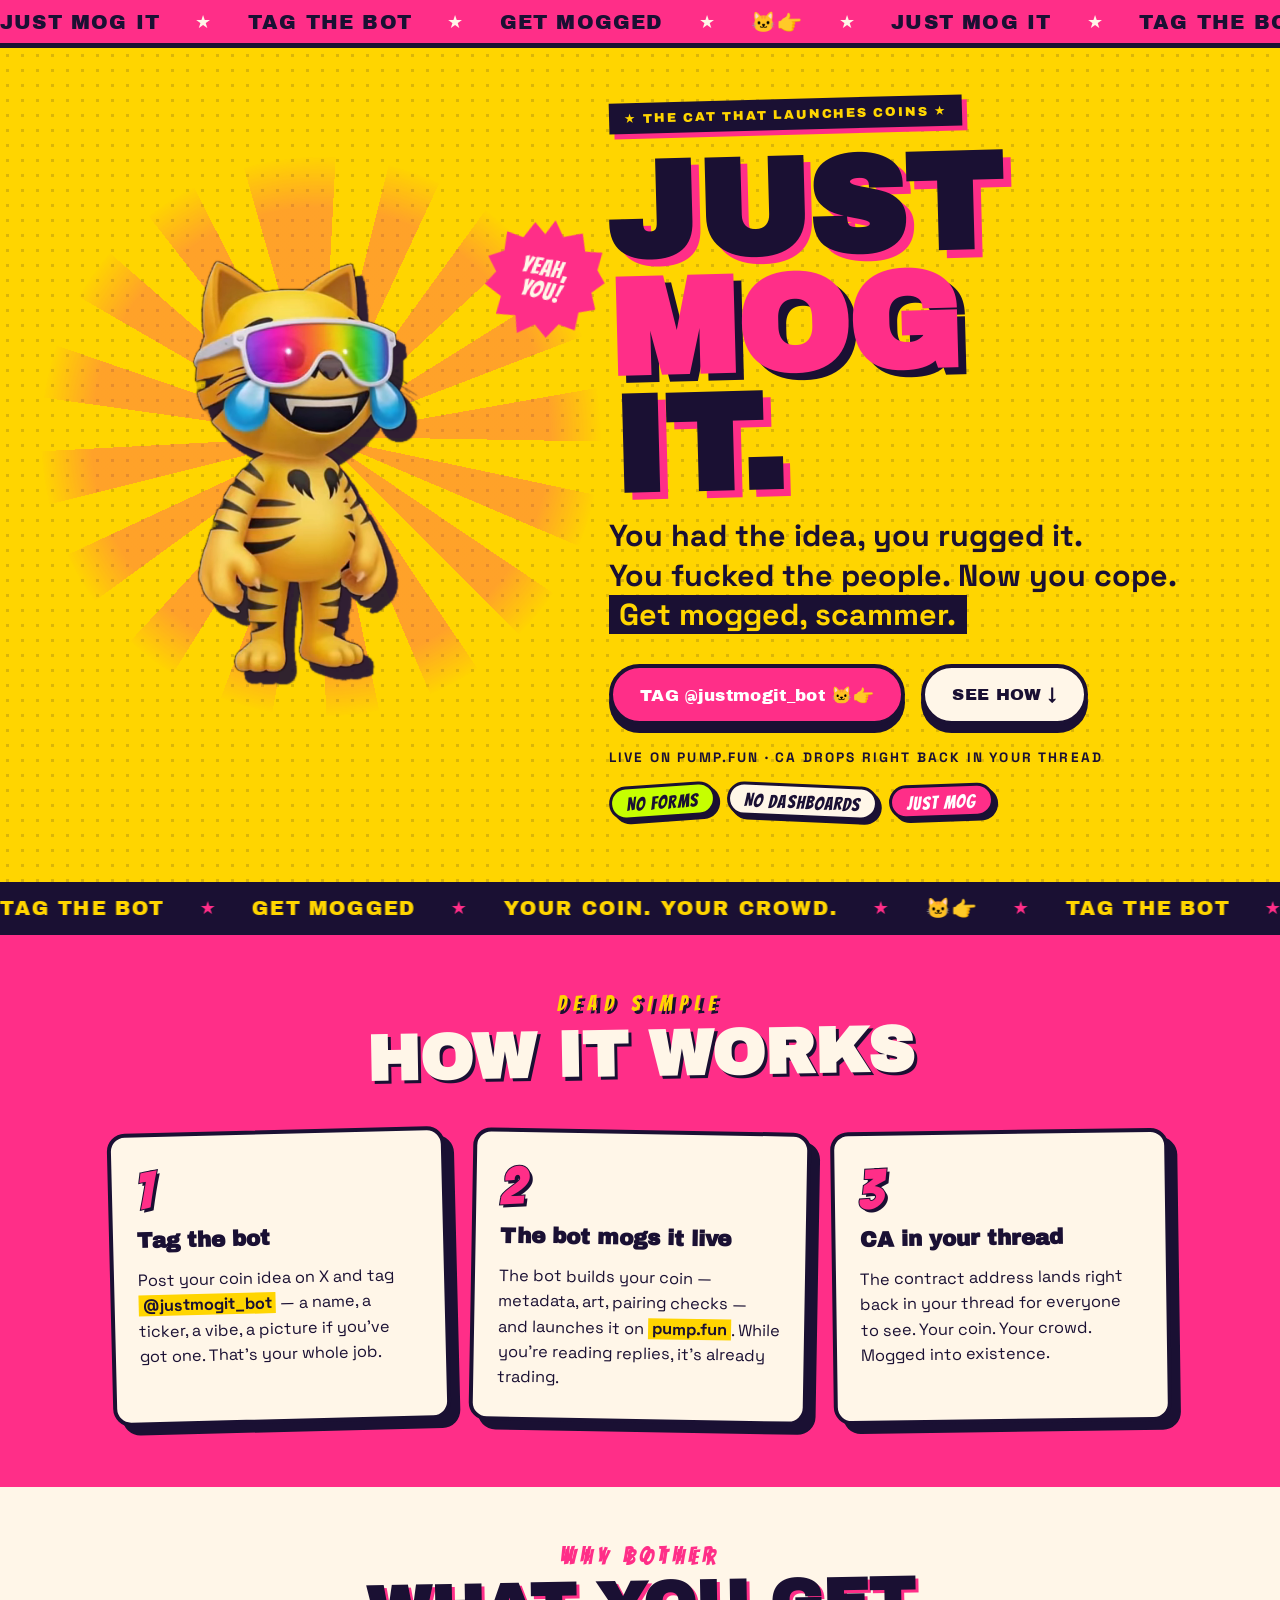
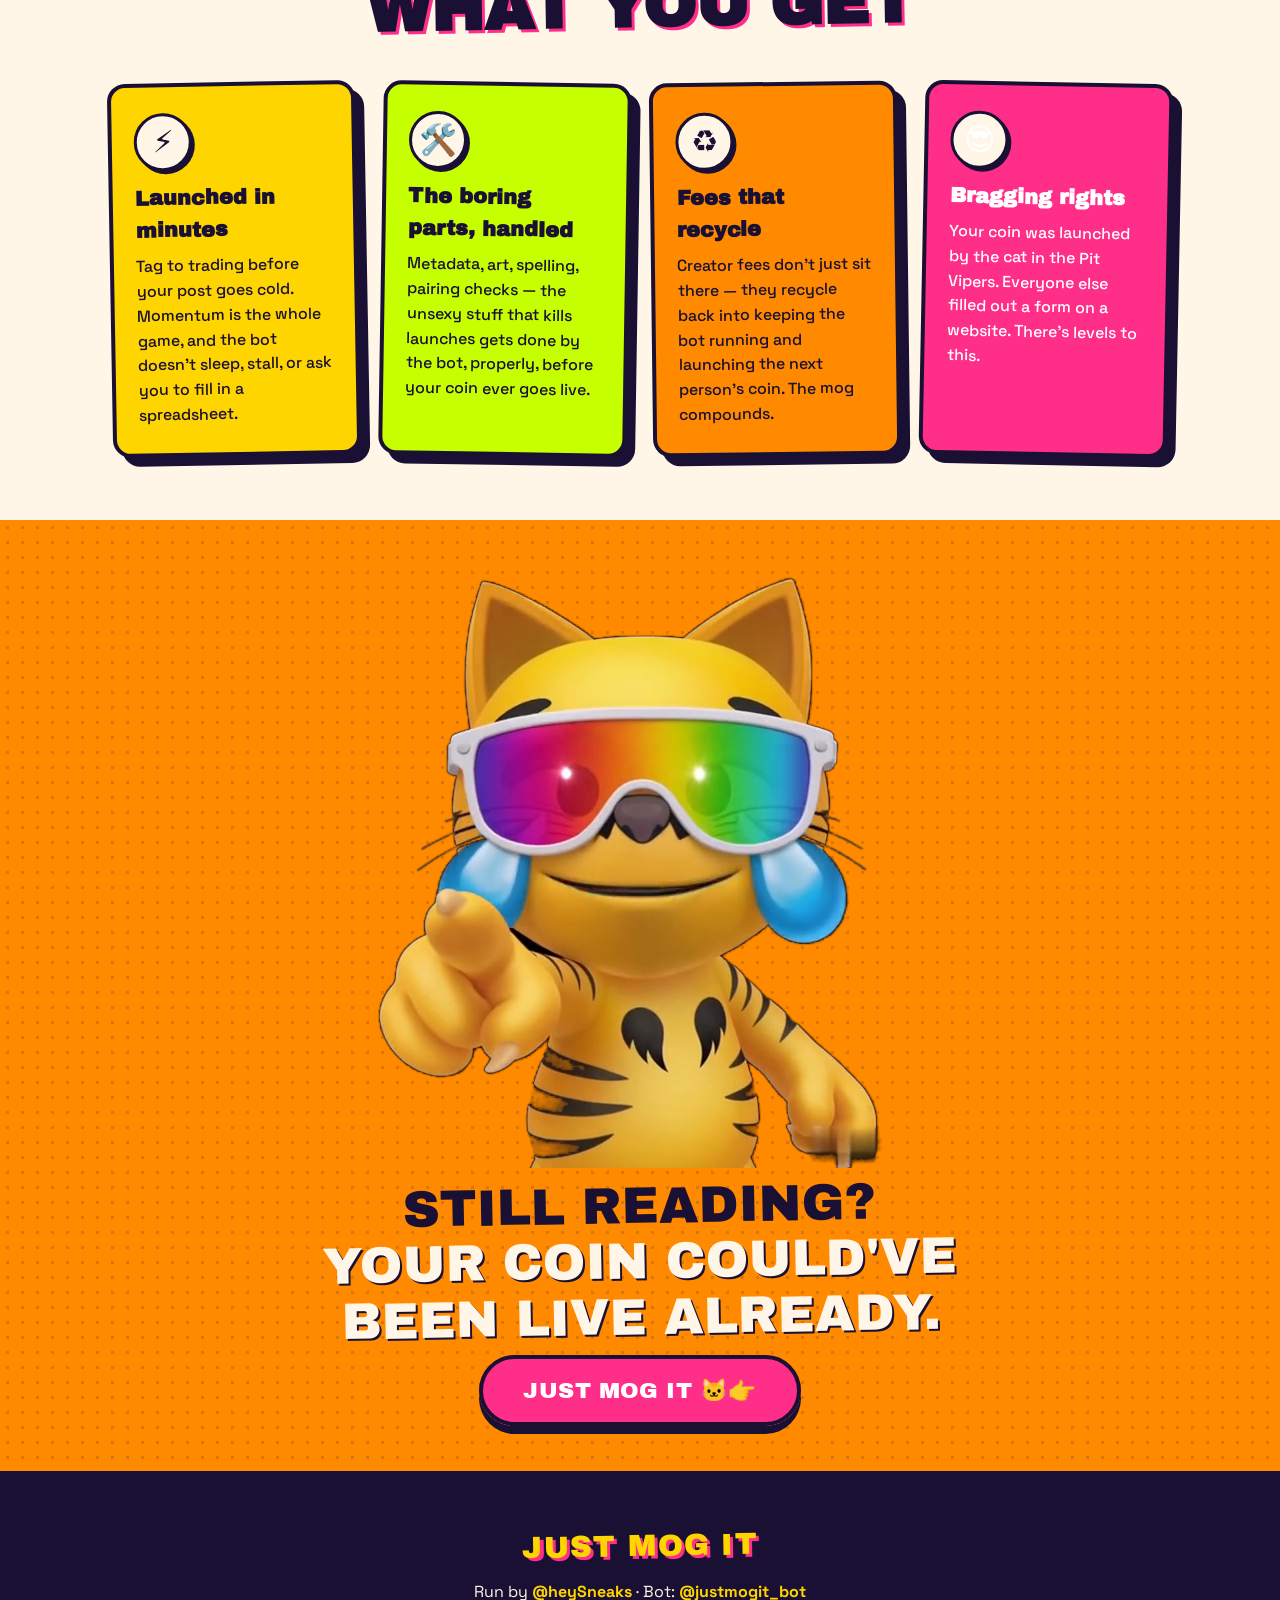
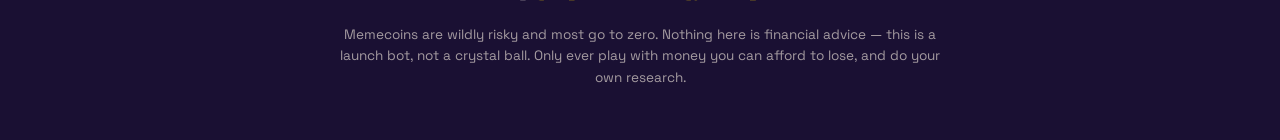
==== commit 9aee71d7: "CTA: replace flat SVG mini-cat with the real 3D mascot (mog-cat-alpha.png)" ====
--- a/index.html
+++ b/index.html
@@ -19,100 +19,6 @@
       <stop offset="1" stop-color="#FF2E88"/>
     </linearGradient>
   </defs>
-  <symbol id="mogcat" viewBox="0 0 560 600">
-    <!-- tail: actually attached, thick, striped -->
-    <g>
-      <path d="M132 486 C 44 486 14 402 58 348 C 70 332 96 336 100 358 C 104 380 84 392 80 414 C 76 440 96 456 128 456" fill="none" stroke="#1a1033" stroke-width="34" stroke-linecap="round"/>
-      <path d="M132 486 C 44 486 14 402 58 348 C 70 332 96 336 100 358 C 104 380 84 392 80 414 C 76 440 96 456 128 456" fill="none" stroke="#FF9F1C" stroke-width="22" stroke-linecap="round"/>
-      <path d="M52 420 L88 408" stroke="#1a1033" stroke-width="8" stroke-linecap="round"/>
-      <path d="M48 452 L86 444" stroke="#1a1033" stroke-width="8" stroke-linecap="round"/>
-    </g>
-    <!-- body / shoulders: narrower, sloped — a chest, not a box -->
-    <path d="M104 600 L104 532 Q104 452 172 430 Q280 410 388 430 Q456 452 456 532 L456 600 Z" fill="#FF9F1C" stroke="#1a1033" stroke-width="8" stroke-linejoin="round"/>
-    <!-- body cel shading + highlight -->
-    <path d="M388 430 Q456 452 456 532 L456 600 L388 600 Q440 510 388 430 Z" fill="#F07F00" opacity="0.45"/>
-    <ellipse cx="195" cy="505" rx="58" ry="30" fill="#FFC46B" opacity="0.55" transform="rotate(-8 195 505)"/>
-    <!-- chunky gold chain -->
-    <path d="M168 458 Q280 528 392 458" fill="none" stroke="#1a1033" stroke-width="17" stroke-linecap="round"/>
-    <path d="M168 458 Q280 528 392 458" fill="none" stroke="#FFD500" stroke-width="10" stroke-linecap="round"/>
-    <path d="M280 494 l8 16 17 2 -12 12 3 17 -16 -9 -16 9 3 -17 -12 -12 17 -2 z" fill="#FFD500" stroke="#1a1033" stroke-width="4" stroke-linejoin="round"/>
-
-    <!-- head, chin-up smug tilt -->
-    <g transform="rotate(-4 280 250)">
-      <!-- ears -->
-      <path d="M152 168 L126 76 L210 128 Z" fill="#FFB340" stroke="#1a1033" stroke-width="8" stroke-linejoin="round"/>
-      <path d="M158 150 L142 100 L190 128 Z" fill="#FF2E88"/>
-      <g transform="rotate(10 400 130)">
-        <path d="M408 168 L434 76 L350 128 Z" fill="#FFB340" stroke="#1a1033" stroke-width="8" stroke-linejoin="round"/>
-        <path d="M402 150 L418 100 L370 128 Z" fill="#FF2E88"/>
-      </g>
-      <!-- skull -->
-      <ellipse cx="280" cy="252" rx="152" ry="140" fill="#FFB340" stroke="#1a1033" stroke-width="8"/>
-      <!-- forehead highlight + right-side shade -->
-      <ellipse cx="238" cy="172" rx="56" ry="22" fill="#FFD28A" opacity="0.7" transform="rotate(-8 238 172)"/>
-      <path d="M392 150 Q430 210 420 300 Q408 372 360 388 Q428 340 428 250 Q428 180 392 150 Z" fill="#F07F00" opacity="0.3"/>
-      <!-- raised smug eyebrow peeking over the shades -->
-      <path d="M172 178 Q212 156 252 170" fill="none" stroke="#1a1033" stroke-width="8" stroke-linecap="round"/>
-      <!-- PIT VIPER shield shades -->
-      <g>
-        <path id="shieldPath" d="M140 212 Q280 178 420 212 L428 254 Q420 296 374 294 Q342 292 332 264 Q326 250 280 250 Q234 250 228 264 Q218 292 186 294 Q140 296 132 254 Z" fill="url(#lensGrad)" stroke="#1a1033" stroke-width="22" stroke-linejoin="round"/>
-        <path d="M140 212 Q280 178 420 212 L428 254 Q420 296 374 294 Q342 292 332 264 Q326 250 280 250 Q234 250 228 264 Q218 292 186 294 Q140 296 132 254 Z" fill="url(#lensGrad)" stroke="#FF2E88" stroke-width="10" stroke-linejoin="round"/>
-        <clipPath id="lensClip">
-          <path d="M140 212 Q280 178 420 212 L428 254 Q420 296 374 294 Q342 292 332 264 Q326 250 280 250 Q234 250 228 264 Q218 292 186 294 Q140 296 132 254 Z"/>
-        </clipPath>
-        <g clip-path="url(#lensClip)">
-          <polygon points="196,196 258,188 214,290 156,296" fill="#ffffff" opacity="0.55"/>
-          <polygon points="298,192 330,188 296,282 268,284" fill="#ffffff" opacity="0.35"/>
-          <!-- the lens reflects a pumping chart. obviously. -->
-          <polyline points="326,284 352,262 372,270 404,228" fill="none" stroke="#00E676" stroke-width="8" stroke-linecap="round" stroke-linejoin="round"/>
-          <polygon points="404,228 384,230 398,246" fill="#00E676"/>
-        </g>
-        <!-- temple arms + top bar -->
-        <rect x="114" y="222" width="28" height="18" rx="7" fill="#FF2E88" stroke="#1a1033" stroke-width="5"/>
-        <rect x="418" y="222" width="28" height="18" rx="7" fill="#FF2E88" stroke="#1a1033" stroke-width="5"/>
-        <rect x="260" y="176" width="40" height="13" rx="6" fill="#FF2E88" stroke="#1a1033" stroke-width="5"/>
-      </g>
-      <!-- nose -->
-      <path d="M266 318 L294 318 L280 336 Z" fill="#FF2E88" stroke="#1a1033" stroke-width="5" stroke-linejoin="round"/>
-      <!-- smirk + one fang, big enough to read on a phone -->
-      <path d="M280 350 Q316 380 362 354" fill="none" stroke="#1a1033" stroke-width="8" stroke-linecap="round"/>
-      <path d="M336 362 L354 359 L346 378 Z" fill="#ffffff" stroke="#1a1033" stroke-width="4" stroke-linejoin="round"/>
-      <!-- cheek blush -->
-      <ellipse cx="182" cy="344" rx="18" ry="10" fill="#FF8A7A" opacity="0.55"/>
-      <ellipse cx="386" cy="344" rx="18" ry="10" fill="#FF8A7A" opacity="0.55"/>
-      <!-- whiskers -->
-      <g stroke="#1a1033" stroke-width="5" stroke-linecap="round" fill="none">
-        <path d="M152 332 Q112 324 86 308"/>
-        <path d="M154 350 Q114 352 88 346"/>
-        <path d="M408 332 Q448 324 474 308"/>
-        <path d="M406 350 Q446 352 472 346"/>
-      </g>
-    </g>
-
-    <!-- pointing arm: slashes diagonally across the torso, BIG fist, finger jabs the corner at YOU -->
-    <g>
-      <path d="M505 605 C 480 555 450 520 415 495" fill="none" stroke="#1a1033" stroke-width="46" stroke-linecap="round"/>
-      <path d="M505 605 C 480 555 450 520 415 495" fill="none" stroke="#FFB340" stroke-width="30" stroke-linecap="round"/>
-      <!-- wristband -->
-      <path d="M408 526 L448 494" stroke="#1a1033" stroke-width="26" stroke-linecap="round"/>
-      <path d="M408 526 L448 494" stroke="#FF2E88" stroke-width="15" stroke-linecap="round"/>
-      <!-- THE fist -->
-      <path d="M296 462 Q290 408 344 398 Q392 390 414 424 Q430 456 402 476 Q352 492 314 478 Q294 472 296 462 Z" fill="#FFB340" stroke="#1a1033" stroke-width="8" stroke-linejoin="round"/>
-      <!-- thumb + curled fingers -->
-      <ellipse cx="322" cy="404" rx="18" ry="12" fill="#FFB340" stroke="#1a1033" stroke-width="6" transform="rotate(-18 322 404)"/>
-      <circle cx="322" cy="484" r="12" fill="#FFB340" stroke="#1a1033" stroke-width="5"/>
-      <circle cx="352" cy="490" r="12" fill="#FFB340" stroke="#1a1033" stroke-width="5"/>
-      <circle cx="380" cy="486" r="12" fill="#FFB340" stroke="#1a1033" stroke-width="5"/>
-      <!-- THE finger — foreshortened, pointing at the viewer -->
-      <path d="M415 445 L505 520" stroke="#1a1033" stroke-width="44" stroke-linecap="round"/>
-      <path d="M415 445 L505 520" stroke="#FFB340" stroke-width="30" stroke-linecap="round"/>
-      <circle cx="512" cy="526" r="21" fill="#FFB340" stroke="#1a1033" stroke-width="7"/>
-      <ellipse cx="519" cy="518" rx="10" ry="6" fill="#FFE9C9" stroke="#1a1033" stroke-width="3" transform="rotate(45 519 518)"/>
-      <!-- speed lines -->
-      <path d="M522 470 L548 452" stroke="#1a1033" stroke-width="6" stroke-linecap="round"/>
-      <path d="M540 528 L568 524" stroke="#1a1033" stroke-width="6" stroke-linecap="round"/>
-    </g>
-  </symbol>
 </svg>
 
 <!-- ======== TICKER ======== -->
@@ -215,7 +121,7 @@
   <section class="section final-cta">
     <div class="halftone" aria-hidden="true"></div>
     <div class="mini-cat" aria-hidden="true">
-      <svg viewBox="0 0 560 600"><use href="#mogcat"/></svg>
+      <img src="mog-cat-alpha.png" alt="" width="600" height="600">
     </div>
     <p class="final-line">STILL READING?<br><span>YOUR COIN COULD'VE<br>BEEN LIVE ALREADY.</span></p>
     <a class="cta cta-main cta-big" href="https://x.com/justmogit_bot" target="_blank" rel="noopener">JUST MOG IT 🐱👉</a>
--- a/style.css
+++ b/style.css
@@ -370,106 +370,6 @@
 }
 .perk p { font-size: 1rem; font-weight: 500; }
 
-/* launches — ink */
-.launches { background: var(--ink); color: var(--cream); }
-.launches h2 { color: var(--cream); text-shadow: 0.05em 0.05em 0 var(--pink); }
-.launches .h2-kicker { color: var(--yellow); }
-.launch-feed {
-  display: grid;
-  gap: 1.4rem;
-  max-width: 860px;
-  margin: 0 auto;
-  position: relative;
-  z-index: 1;
-}
-.launch-loading {
-  text-align: center;
-  font-weight: 700;
-  letter-spacing: 0.08em;
-  opacity: 0.75;
-}
-.launch-card {
-  background: var(--cream);
-  color: var(--ink);
-  border: 4px solid var(--ink);
-  border-radius: 18px;
-  padding: 1.6rem 1.4rem;
-  box-shadow: 9px 9px 0 var(--pink);
-  line-height: 1.55;
-}
-.launch-card.tilt-l { transform: rotate(-0.8deg); }
-.launch-card.tilt-r { transform: rotate(0.8deg); }
-.launch-top {
-  display: flex;
-  justify-content: space-between;
-  align-items: baseline;
-  gap: 1rem;
-  flex-wrap: wrap;
-  margin-bottom: 0.5rem;
-}
-.launch-num {
-  font-family: "Bangers", cursive;
-  font-size: 2rem;
-  line-height: 1;
-  color: var(--pink);
-  -webkit-text-stroke: 1.5px var(--ink);
-  paint-order: stroke fill;
-  text-shadow: 2px 2px 0 var(--ink);
-}
-.launch-meta { font-weight: 700; font-size: 0.85rem; letter-spacing: 0.1em; text-transform: uppercase; }
-.launch-name {
-  font-family: "Archivo Black", sans-serif;
-  font-size: 1.5rem;
-  margin-bottom: 0.5rem;
-}
-.launch-ticker { color: var(--pink); }
-.launch-story { font-size: 1.02rem; font-weight: 500; margin-bottom: 1rem; }
-.launch-ca {
-  display: flex;
-  align-items: center;
-  gap: 0.6rem;
-  flex-wrap: wrap;
-  background: var(--yellow);
-  border: 3px solid var(--ink);
-  border-radius: 12px;
-  padding: 0.55rem 0.7rem;
-  box-shadow: 4px 4px 0 var(--ink);
-  margin-bottom: 0.9rem;
-}
-.launch-ca-label {
-  font-family: "Archivo Black", sans-serif;
-  font-size: 0.8rem;
-  letter-spacing: 0.08em;
-}
-.launch-ca-value {
-  font-family: ui-monospace, "SF Mono", Menlo, Consolas, monospace;
-  font-size: 0.82rem;
-  font-weight: 700;
-  word-break: break-all;
-  flex: 1 1 220px;
-}
-.launch-copy {
-  font-family: "Bangers", cursive;
-  font-size: 1rem;
-  letter-spacing: 0.06em;
-  background: var(--ink);
-  color: var(--yellow);
-  border: 3px solid var(--ink);
-  border-radius: 999px;
-  padding: 0.25rem 0.8rem 0.1rem;
-  cursor: pointer;
-}
-.launch-copy:hover { background: var(--pink); color: #fff; }
-.launch-tx {
-  font-family: "Archivo Black", sans-serif;
-  font-size: 0.85rem;
-  letter-spacing: 0.06em;
-  color: var(--pink);
-  text-decoration: none;
-  border-bottom: 3px solid var(--pink);
-}
-.launch-tx:hover { color: var(--ink); border-bottom-color: var(--ink); }
-
 /* final CTA — orange */
 .final-cta {
   background: var(--orange);
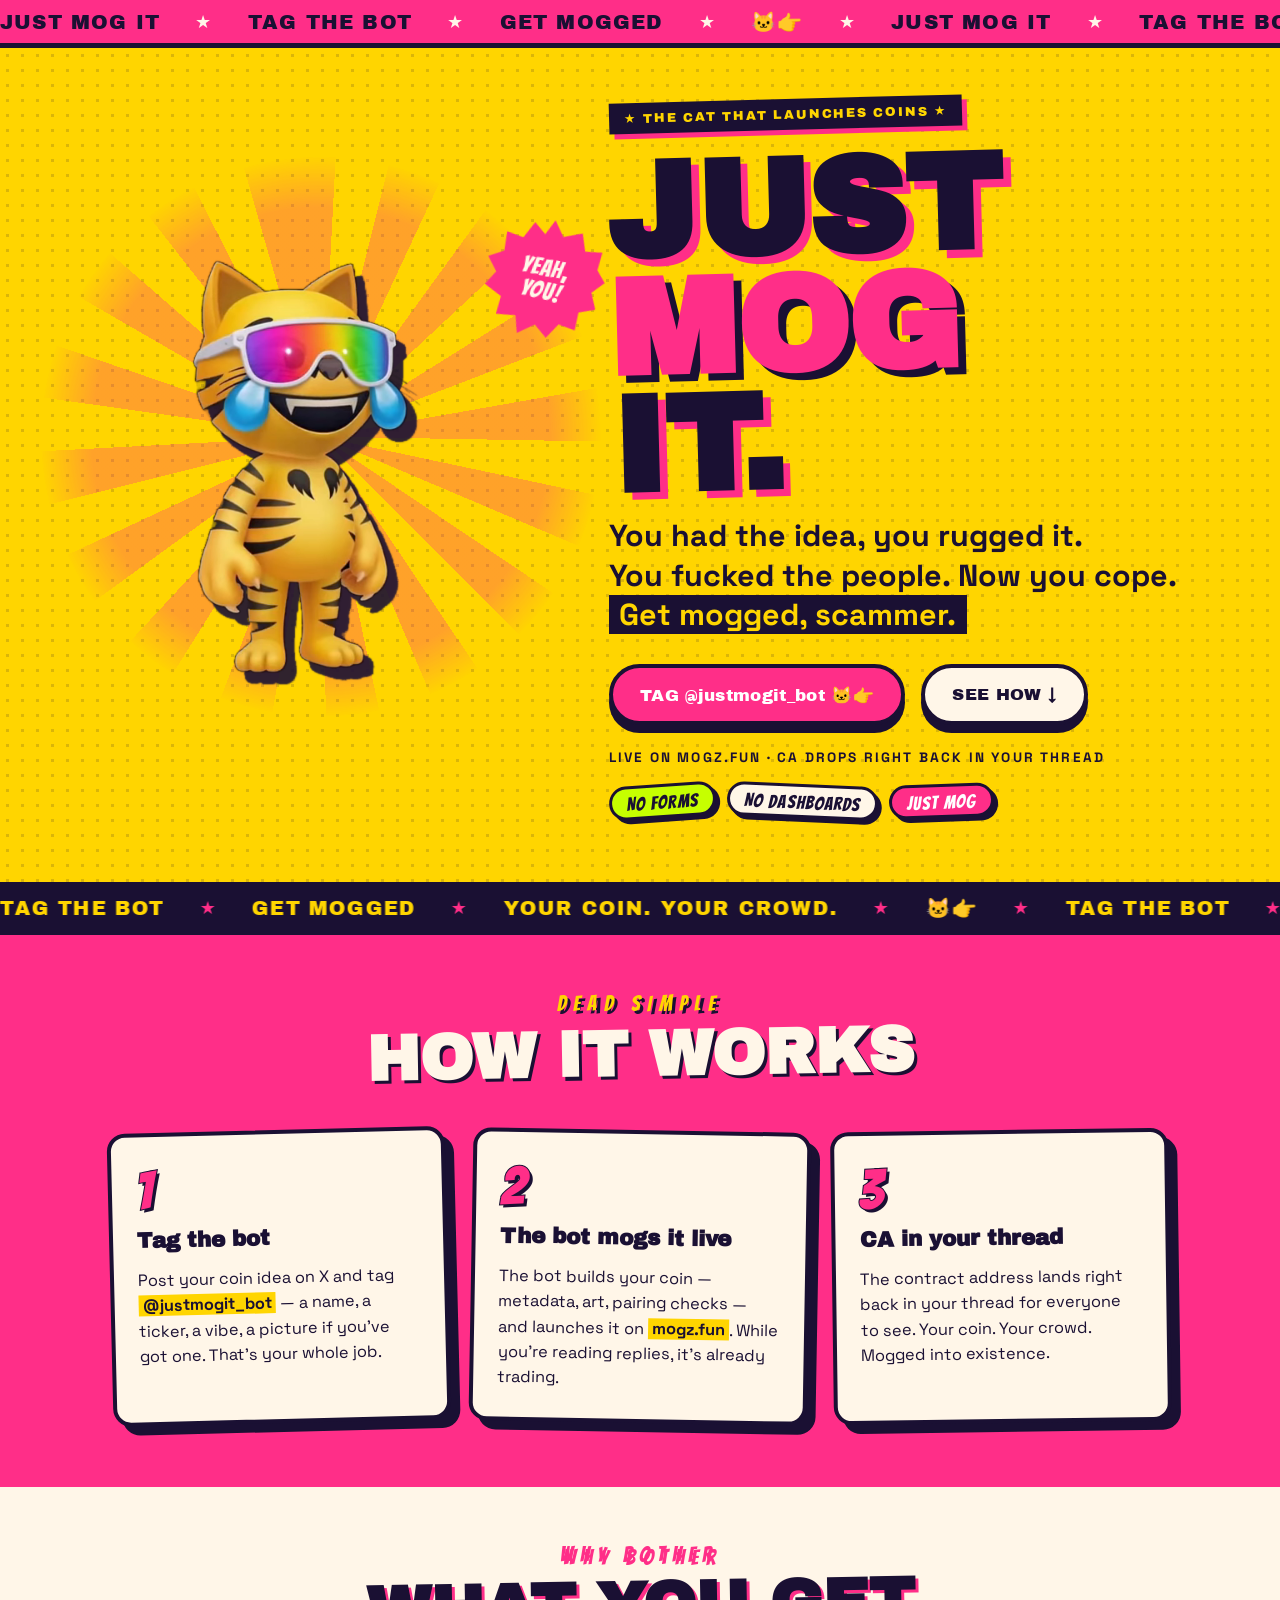
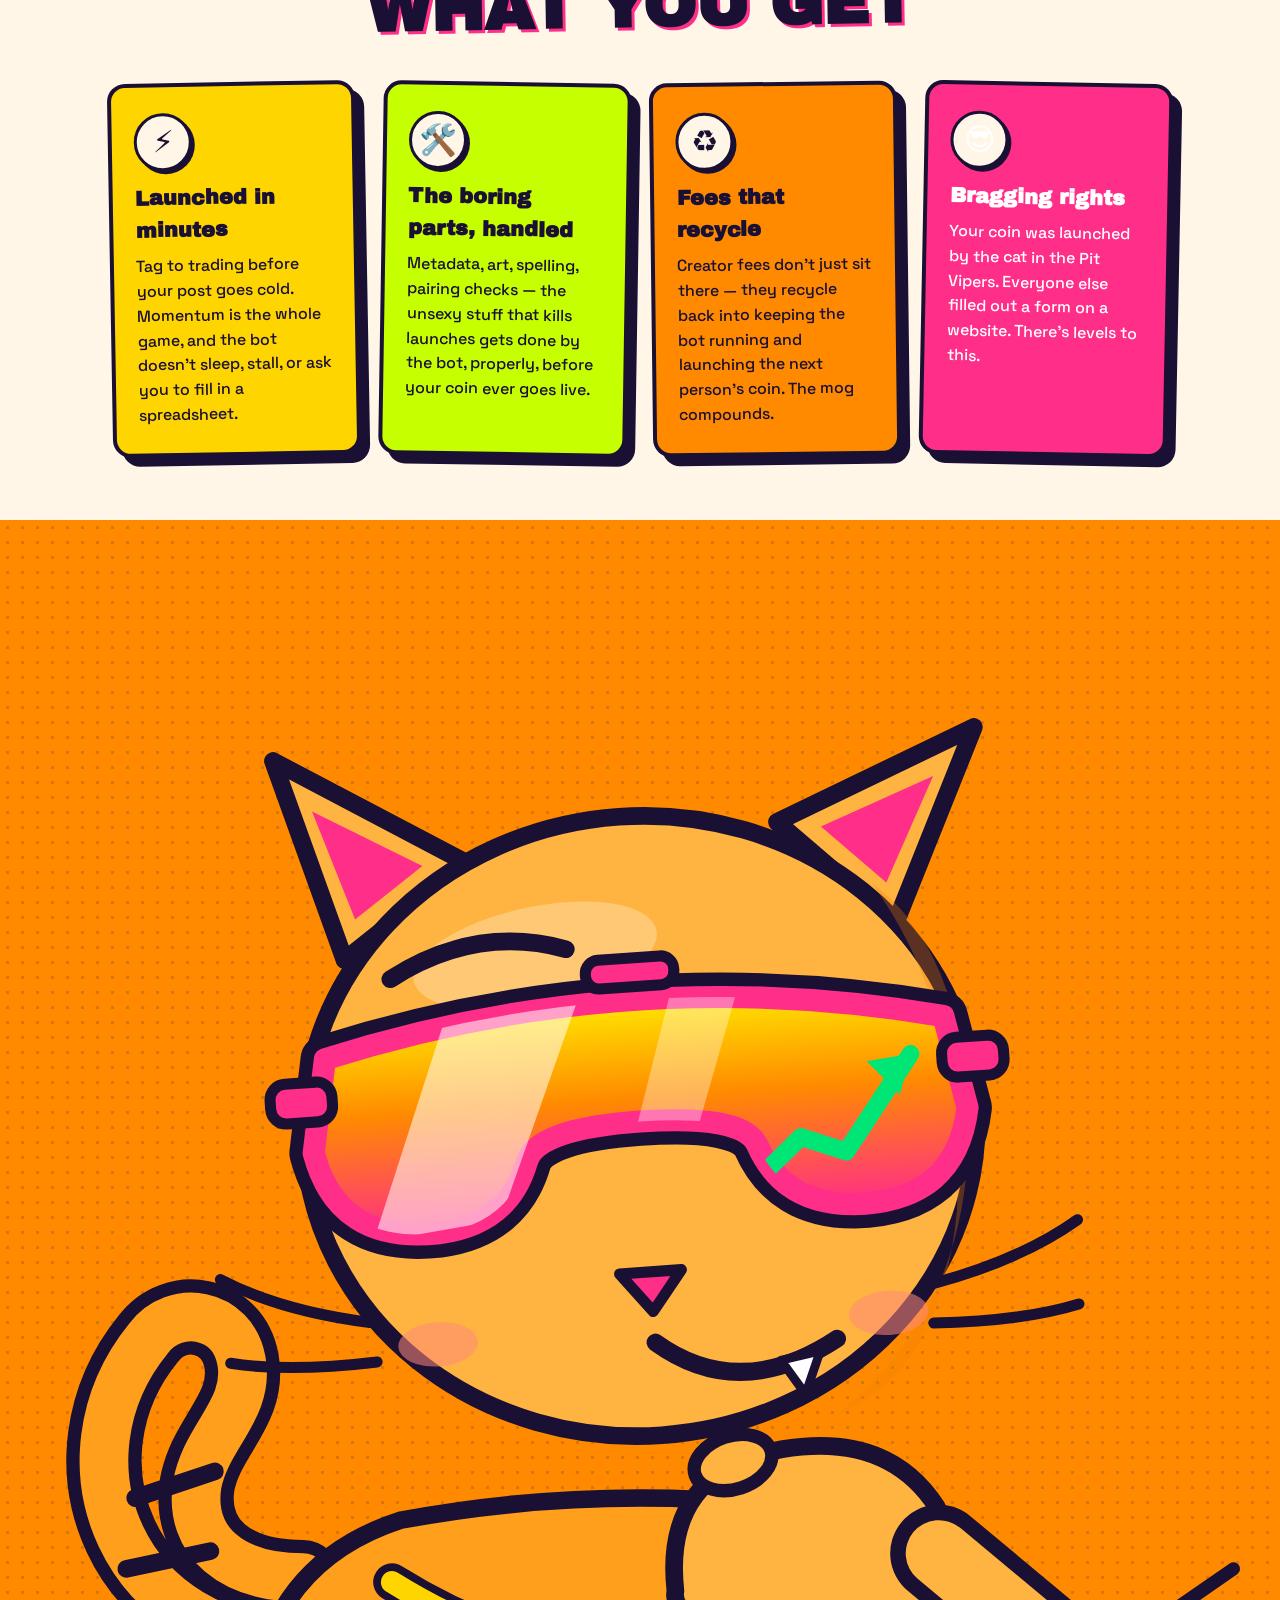
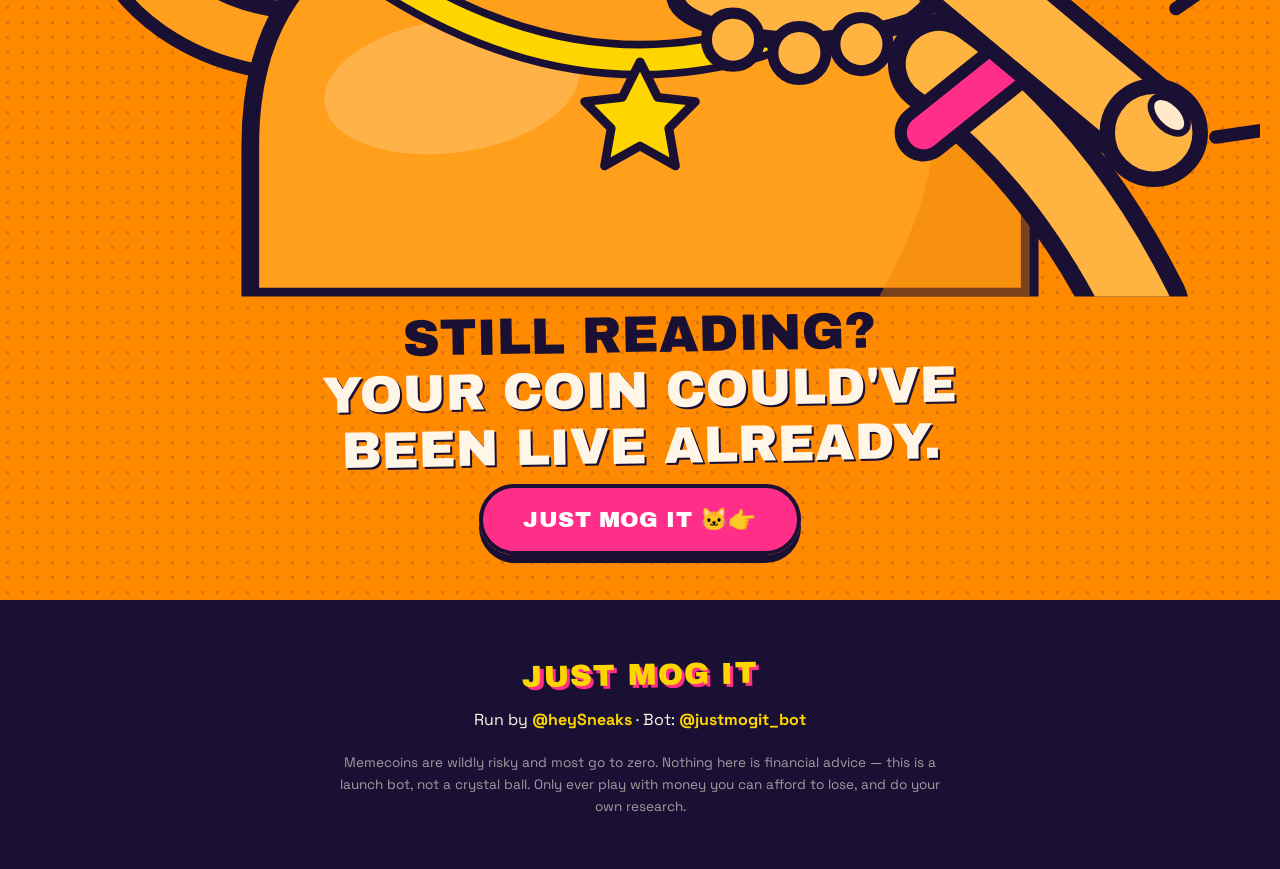
==== commit b72f7be0: "Venue truth: mogz.fun, not pump.fun (hero note, meta description, how-it-works) Co-Authored-By: Clau" ====
--- a/index.html
+++ b/index.html
@@ -4,7 +4,7 @@
 <meta charset="UTF-8">
 <meta name="viewport" content="width=device-width, initial-scale=1.0">
 <title>JUST MOG IT — Tag the bot. Get a coin.</title>
-<meta name="description" content="JustMogIt is the X bot that launches your memecoin for you. Tag @justmogit_bot with your idea, it builds and launches it on pump.fun, and drops the CA right back in your thread.">
+<meta name="description" content="JustMogIt is the X bot that launches your memecoin for you. Tag @justmogit_bot with your idea, it builds and launches it on mogz.fun, and drops the CA right back in your thread.">
 <link rel="preload" href="fonts/ArchivoBlack.woff2" as="font" type="font/woff2" crossorigin>
 <link rel="stylesheet" href="style.css">
 </head>
@@ -19,6 +19,100 @@
       <stop offset="1" stop-color="#FF2E88"/>
     </linearGradient>
   </defs>
+  <symbol id="mogcat" viewBox="0 0 560 600">
+    <!-- tail: actually attached, thick, striped -->
+    <g>
+      <path d="M132 486 C 44 486 14 402 58 348 C 70 332 96 336 100 358 C 104 380 84 392 80 414 C 76 440 96 456 128 456" fill="none" stroke="#1a1033" stroke-width="34" stroke-linecap="round"/>
+      <path d="M132 486 C 44 486 14 402 58 348 C 70 332 96 336 100 358 C 104 380 84 392 80 414 C 76 440 96 456 128 456" fill="none" stroke="#FF9F1C" stroke-width="22" stroke-linecap="round"/>
+      <path d="M52 420 L88 408" stroke="#1a1033" stroke-width="8" stroke-linecap="round"/>
+      <path d="M48 452 L86 444" stroke="#1a1033" stroke-width="8" stroke-linecap="round"/>
+    </g>
+    <!-- body / shoulders: narrower, sloped — a chest, not a box -->
+    <path d="M104 600 L104 532 Q104 452 172 430 Q280 410 388 430 Q456 452 456 532 L456 600 Z" fill="#FF9F1C" stroke="#1a1033" stroke-width="8" stroke-linejoin="round"/>
+    <!-- body cel shading + highlight -->
+    <path d="M388 430 Q456 452 456 532 L456 600 L388 600 Q440 510 388 430 Z" fill="#F07F00" opacity="0.45"/>
+    <ellipse cx="195" cy="505" rx="58" ry="30" fill="#FFC46B" opacity="0.55" transform="rotate(-8 195 505)"/>
+    <!-- chunky gold chain -->
+    <path d="M168 458 Q280 528 392 458" fill="none" stroke="#1a1033" stroke-width="17" stroke-linecap="round"/>
+    <path d="M168 458 Q280 528 392 458" fill="none" stroke="#FFD500" stroke-width="10" stroke-linecap="round"/>
+    <path d="M280 494 l8 16 17 2 -12 12 3 17 -16 -9 -16 9 3 -17 -12 -12 17 -2 z" fill="#FFD500" stroke="#1a1033" stroke-width="4" stroke-linejoin="round"/>
+
+    <!-- head, chin-up smug tilt -->
+    <g transform="rotate(-4 280 250)">
+      <!-- ears -->
+      <path d="M152 168 L126 76 L210 128 Z" fill="#FFB340" stroke="#1a1033" stroke-width="8" stroke-linejoin="round"/>
+      <path d="M158 150 L142 100 L190 128 Z" fill="#FF2E88"/>
+      <g transform="rotate(10 400 130)">
+        <path d="M408 168 L434 76 L350 128 Z" fill="#FFB340" stroke="#1a1033" stroke-width="8" stroke-linejoin="round"/>
+        <path d="M402 150 L418 100 L370 128 Z" fill="#FF2E88"/>
+      </g>
+      <!-- skull -->
+      <ellipse cx="280" cy="252" rx="152" ry="140" fill="#FFB340" stroke="#1a1033" stroke-width="8"/>
+      <!-- forehead highlight + right-side shade -->
+      <ellipse cx="238" cy="172" rx="56" ry="22" fill="#FFD28A" opacity="0.7" transform="rotate(-8 238 172)"/>
+      <path d="M392 150 Q430 210 420 300 Q408 372 360 388 Q428 340 428 250 Q428 180 392 150 Z" fill="#F07F00" opacity="0.3"/>
+      <!-- raised smug eyebrow peeking over the shades -->
+      <path d="M172 178 Q212 156 252 170" fill="none" stroke="#1a1033" stroke-width="8" stroke-linecap="round"/>
+      <!-- PIT VIPER shield shades -->
+      <g>
+        <path id="shieldPath" d="M140 212 Q280 178 420 212 L428 254 Q420 296 374 294 Q342 292 332 264 Q326 250 280 250 Q234 250 228 264 Q218 292 186 294 Q140 296 132 254 Z" fill="url(#lensGrad)" stroke="#1a1033" stroke-width="22" stroke-linejoin="round"/>
+        <path d="M140 212 Q280 178 420 212 L428 254 Q420 296 374 294 Q342 292 332 264 Q326 250 280 250 Q234 250 228 264 Q218 292 186 294 Q140 296 132 254 Z" fill="url(#lensGrad)" stroke="#FF2E88" stroke-width="10" stroke-linejoin="round"/>
+        <clipPath id="lensClip">
+          <path d="M140 212 Q280 178 420 212 L428 254 Q420 296 374 294 Q342 292 332 264 Q326 250 280 250 Q234 250 228 264 Q218 292 186 294 Q140 296 132 254 Z"/>
+        </clipPath>
+        <g clip-path="url(#lensClip)">
+          <polygon points="196,196 258,188 214,290 156,296" fill="#ffffff" opacity="0.55"/>
+          <polygon points="298,192 330,188 296,282 268,284" fill="#ffffff" opacity="0.35"/>
+          <!-- the lens reflects a pumping chart. obviously. -->
+          <polyline points="326,284 352,262 372,270 404,228" fill="none" stroke="#00E676" stroke-width="8" stroke-linecap="round" stroke-linejoin="round"/>
+          <polygon points="404,228 384,230 398,246" fill="#00E676"/>
+        </g>
+        <!-- temple arms + top bar -->
+        <rect x="114" y="222" width="28" height="18" rx="7" fill="#FF2E88" stroke="#1a1033" stroke-width="5"/>
+        <rect x="418" y="222" width="28" height="18" rx="7" fill="#FF2E88" stroke="#1a1033" stroke-width="5"/>
+        <rect x="260" y="176" width="40" height="13" rx="6" fill="#FF2E88" stroke="#1a1033" stroke-width="5"/>
+      </g>
+      <!-- nose -->
+      <path d="M266 318 L294 318 L280 336 Z" fill="#FF2E88" stroke="#1a1033" stroke-width="5" stroke-linejoin="round"/>
+      <!-- smirk + one fang, big enough to read on a phone -->
+      <path d="M280 350 Q316 380 362 354" fill="none" stroke="#1a1033" stroke-width="8" stroke-linecap="round"/>
+      <path d="M336 362 L354 359 L346 378 Z" fill="#ffffff" stroke="#1a1033" stroke-width="4" stroke-linejoin="round"/>
+      <!-- cheek blush -->
+      <ellipse cx="182" cy="344" rx="18" ry="10" fill="#FF8A7A" opacity="0.55"/>
+      <ellipse cx="386" cy="344" rx="18" ry="10" fill="#FF8A7A" opacity="0.55"/>
+      <!-- whiskers -->
+      <g stroke="#1a1033" stroke-width="5" stroke-linecap="round" fill="none">
+        <path d="M152 332 Q112 324 86 308"/>
+        <path d="M154 350 Q114 352 88 346"/>
+        <path d="M408 332 Q448 324 474 308"/>
+        <path d="M406 350 Q446 352 472 346"/>
+      </g>
+    </g>
+
+    <!-- pointing arm: slashes diagonally across the torso, BIG fist, finger jabs the corner at YOU -->
+    <g>
+      <path d="M505 605 C 480 555 450 520 415 495" fill="none" stroke="#1a1033" stroke-width="46" stroke-linecap="round"/>
+      <path d="M505 605 C 480 555 450 520 415 495" fill="none" stroke="#FFB340" stroke-width="30" stroke-linecap="round"/>
+      <!-- wristband -->
+      <path d="M408 526 L448 494" stroke="#1a1033" stroke-width="26" stroke-linecap="round"/>
+      <path d="M408 526 L448 494" stroke="#FF2E88" stroke-width="15" stroke-linecap="round"/>
+      <!-- THE fist -->
+      <path d="M296 462 Q290 408 344 398 Q392 390 414 424 Q430 456 402 476 Q352 492 314 478 Q294 472 296 462 Z" fill="#FFB340" stroke="#1a1033" stroke-width="8" stroke-linejoin="round"/>
+      <!-- thumb + curled fingers -->
+      <ellipse cx="322" cy="404" rx="18" ry="12" fill="#FFB340" stroke="#1a1033" stroke-width="6" transform="rotate(-18 322 404)"/>
+      <circle cx="322" cy="484" r="12" fill="#FFB340" stroke="#1a1033" stroke-width="5"/>
+      <circle cx="352" cy="490" r="12" fill="#FFB340" stroke="#1a1033" stroke-width="5"/>
+      <circle cx="380" cy="486" r="12" fill="#FFB340" stroke="#1a1033" stroke-width="5"/>
+      <!-- THE finger — foreshortened, pointing at the viewer -->
+      <path d="M415 445 L505 520" stroke="#1a1033" stroke-width="44" stroke-linecap="round"/>
+      <path d="M415 445 L505 520" stroke="#FFB340" stroke-width="30" stroke-linecap="round"/>
+      <circle cx="512" cy="526" r="21" fill="#FFB340" stroke="#1a1033" stroke-width="7"/>
+      <ellipse cx="519" cy="518" rx="10" ry="6" fill="#FFE9C9" stroke="#1a1033" stroke-width="3" transform="rotate(45 519 518)"/>
+      <!-- speed lines -->
+      <path d="M522 470 L548 452" stroke="#1a1033" stroke-width="6" stroke-linecap="round"/>
+      <path d="M540 528 L568 524" stroke="#1a1033" stroke-width="6" stroke-linecap="round"/>
+    </g>
+  </symbol>
 </svg>
 
 <!-- ======== TICKER ======== -->
@@ -50,7 +144,7 @@
         <a class="cta cta-main" href="https://x.com/justmogit_bot" target="_blank" rel="noopener">TAG @justmogit_bot 🐱👉</a>
         <a class="cta cta-ghost" href="#how">SEE HOW ↓</a>
       </div>
-      <p class="hero-note">LIVE ON PUMP.FUN · CA DROPS RIGHT BACK IN YOUR THREAD</p>
+      <p class="hero-note">LIVE ON MOGZ.FUN · CA DROPS RIGHT BACK IN YOUR THREAD</p>
       <div class="sticker-row" aria-hidden="true">
         <span class="sticker s1">NO FORMS</span>
         <span class="sticker s2">NO DASHBOARDS</span>
@@ -80,7 +174,7 @@
       <article class="step step2">
         <div class="step-num">2</div>
         <h3>The bot mogs it live</h3>
-        <p>The bot builds your coin — metadata, art, pairing checks — and launches it on <strong>pump.fun</strong>. While you're reading replies, it's already trading.</p>
+        <p>The bot builds your coin — metadata, art, pairing checks — and launches it on <strong>mogz.fun</strong>. While you're reading replies, it's already trading.</p>
       </article>
       <article class="step step3">
         <div class="step-num">3</div>
@@ -121,7 +215,7 @@
   <section class="section final-cta">
     <div class="halftone" aria-hidden="true"></div>
     <div class="mini-cat" aria-hidden="true">
-      <img src="mog-cat-alpha.png" alt="" width="600" height="600">
+      <svg viewBox="0 0 560 600"><use href="#mogcat"/></svg>
     </div>
     <p class="final-line">STILL READING?<br><span>YOUR COIN COULD'VE<br>BEEN LIVE ALREADY.</span></p>
     <a class="cta cta-main cta-big" href="https://x.com/justmogit_bot" target="_blank" rel="noopener">JUST MOG IT 🐱👉</a>
--- a/style.css
+++ b/style.css
@@ -378,8 +378,8 @@
   padding-bottom: 4.2rem;
 }
 .final-cta .mini-cat { position: relative; z-index: 1; margin-bottom: 0.4rem; }
-.final-cta .mini-cat svg {
-  width: 128px;
+.final-cta .mini-cat img {
+  width: 160px;
   height: auto;
   filter: drop-shadow(6px 6px 0 rgba(26,16,51,0.9));
   transform: rotate(-3deg);
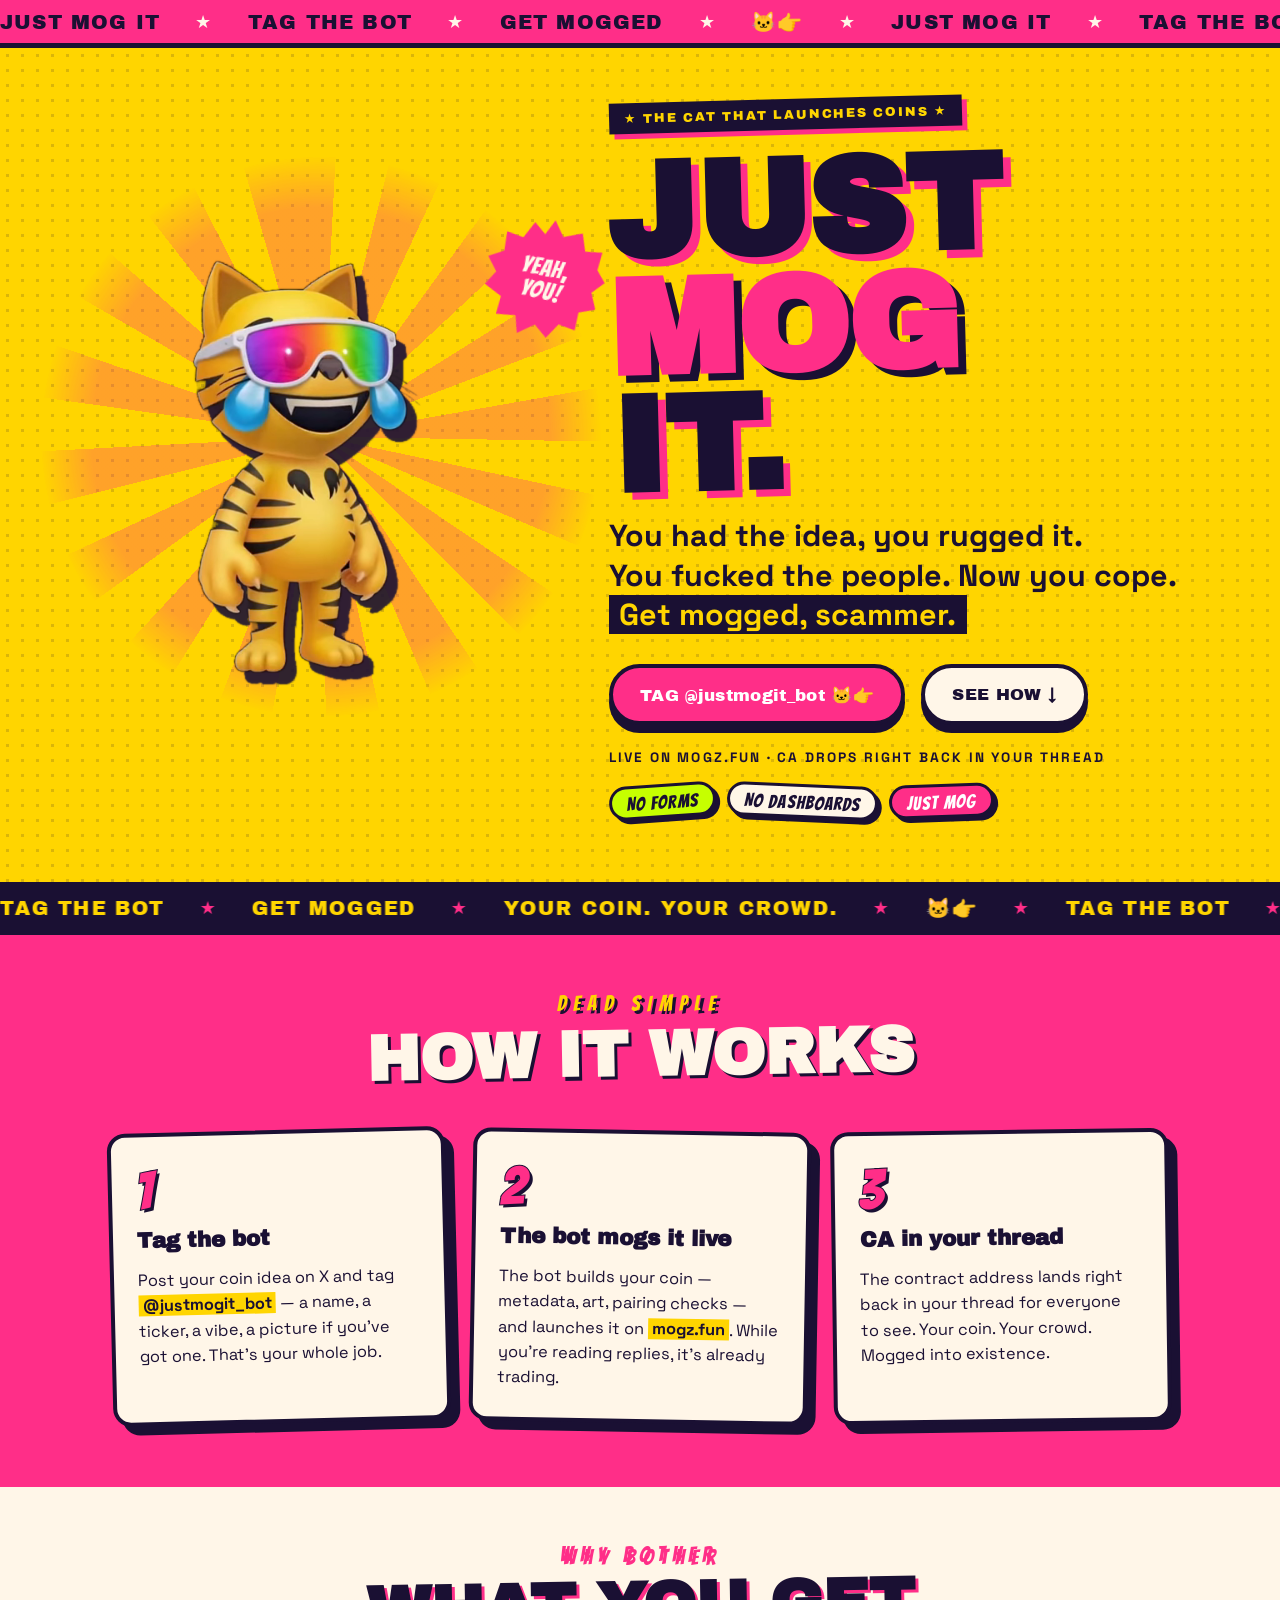
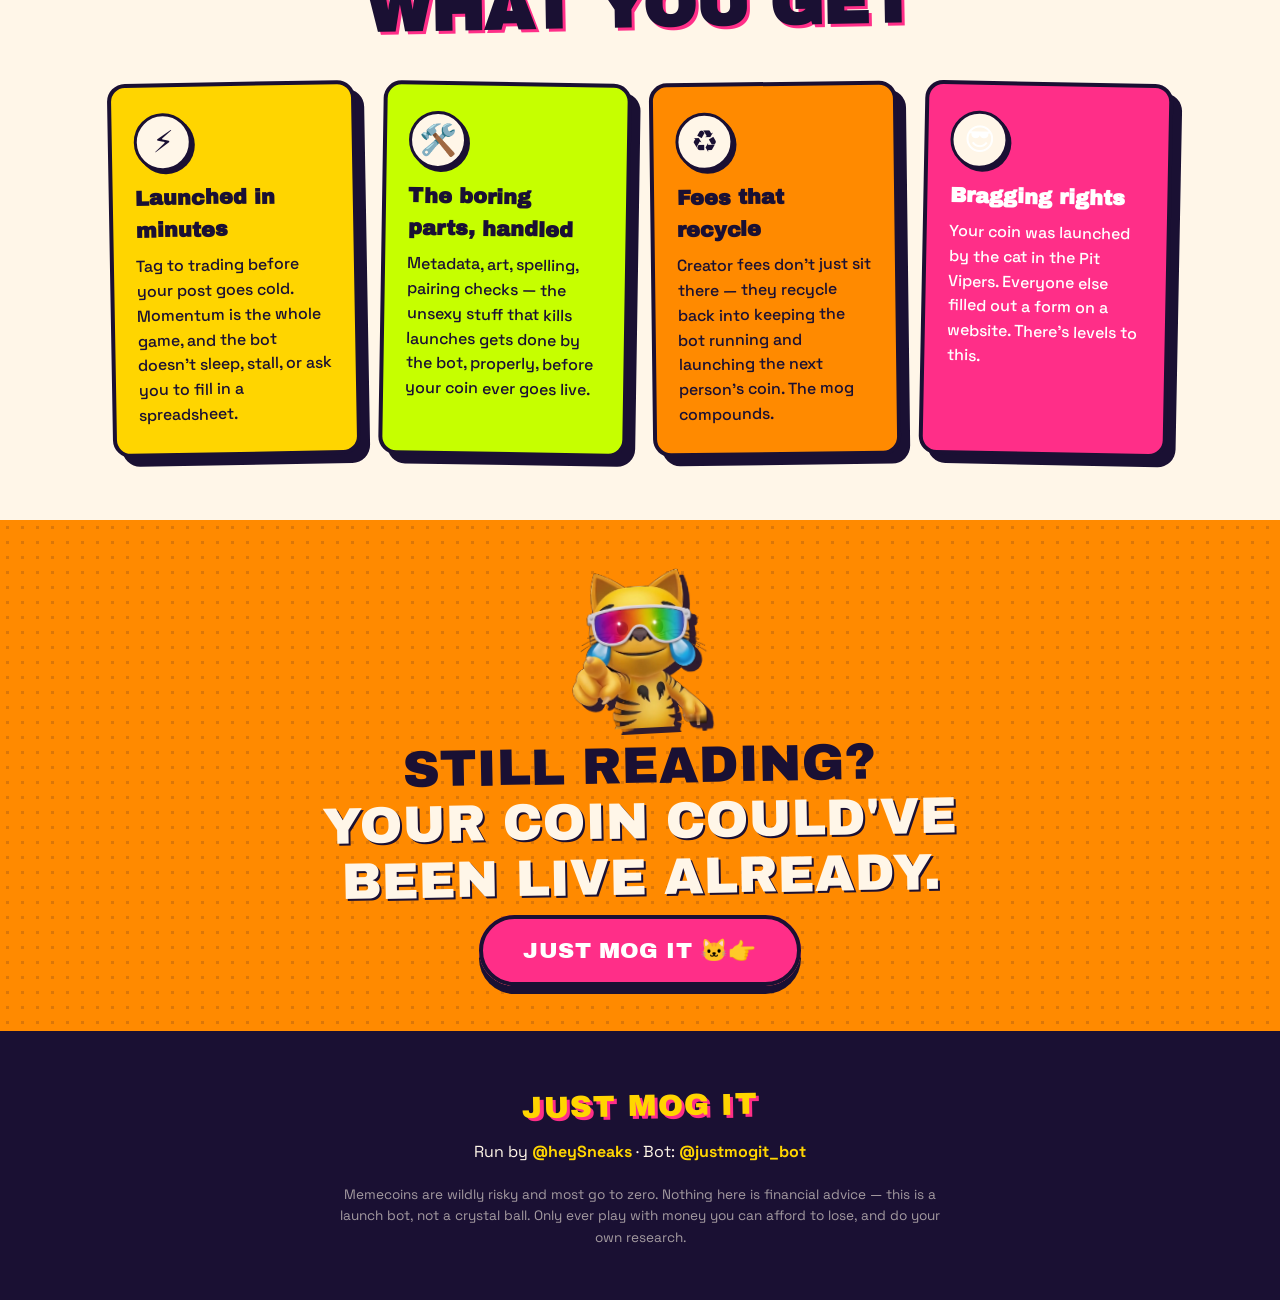
==== commit 3a914241: "Merge b72f7be0f26834996c621737d2e92df1604153be into 41d9b7af8694c01fb51b9dbfb147d9fc9ac68b5b" ====
--- a/index.html
+++ b/index.html
@@ -19,100 +19,6 @@
       <stop offset="1" stop-color="#FF2E88"/>
     </linearGradient>
   </defs>
-  <symbol id="mogcat" viewBox="0 0 560 600">
-    <!-- tail: actually attached, thick, striped -->
-    <g>
-      <path d="M132 486 C 44 486 14 402 58 348 C 70 332 96 336 100 358 C 104 380 84 392 80 414 C 76 440 96 456 128 456" fill="none" stroke="#1a1033" stroke-width="34" stroke-linecap="round"/>
-      <path d="M132 486 C 44 486 14 402 58 348 C 70 332 96 336 100 358 C 104 380 84 392 80 414 C 76 440 96 456 128 456" fill="none" stroke="#FF9F1C" stroke-width="22" stroke-linecap="round"/>
-      <path d="M52 420 L88 408" stroke="#1a1033" stroke-width="8" stroke-linecap="round"/>
-      <path d="M48 452 L86 444" stroke="#1a1033" stroke-width="8" stroke-linecap="round"/>
-    </g>
-    <!-- body / shoulders: narrower, sloped — a chest, not a box -->
-    <path d="M104 600 L104 532 Q104 452 172 430 Q280 410 388 430 Q456 452 456 532 L456 600 Z" fill="#FF9F1C" stroke="#1a1033" stroke-width="8" stroke-linejoin="round"/>
-    <!-- body cel shading + highlight -->
-    <path d="M388 430 Q456 452 456 532 L456 600 L388 600 Q440 510 388 430 Z" fill="#F07F00" opacity="0.45"/>
-    <ellipse cx="195" cy="505" rx="58" ry="30" fill="#FFC46B" opacity="0.55" transform="rotate(-8 195 505)"/>
-    <!-- chunky gold chain -->
-    <path d="M168 458 Q280 528 392 458" fill="none" stroke="#1a1033" stroke-width="17" stroke-linecap="round"/>
-    <path d="M168 458 Q280 528 392 458" fill="none" stroke="#FFD500" stroke-width="10" stroke-linecap="round"/>
-    <path d="M280 494 l8 16 17 2 -12 12 3 17 -16 -9 -16 9 3 -17 -12 -12 17 -2 z" fill="#FFD500" stroke="#1a1033" stroke-width="4" stroke-linejoin="round"/>
-
-    <!-- head, chin-up smug tilt -->
-    <g transform="rotate(-4 280 250)">
-      <!-- ears -->
-      <path d="M152 168 L126 76 L210 128 Z" fill="#FFB340" stroke="#1a1033" stroke-width="8" stroke-linejoin="round"/>
-      <path d="M158 150 L142 100 L190 128 Z" fill="#FF2E88"/>
-      <g transform="rotate(10 400 130)">
-        <path d="M408 168 L434 76 L350 128 Z" fill="#FFB340" stroke="#1a1033" stroke-width="8" stroke-linejoin="round"/>
-        <path d="M402 150 L418 100 L370 128 Z" fill="#FF2E88"/>
-      </g>
-      <!-- skull -->
-      <ellipse cx="280" cy="252" rx="152" ry="140" fill="#FFB340" stroke="#1a1033" stroke-width="8"/>
-      <!-- forehead highlight + right-side shade -->
-      <ellipse cx="238" cy="172" rx="56" ry="22" fill="#FFD28A" opacity="0.7" transform="rotate(-8 238 172)"/>
-      <path d="M392 150 Q430 210 420 300 Q408 372 360 388 Q428 340 428 250 Q428 180 392 150 Z" fill="#F07F00" opacity="0.3"/>
-      <!-- raised smug eyebrow peeking over the shades -->
-      <path d="M172 178 Q212 156 252 170" fill="none" stroke="#1a1033" stroke-width="8" stroke-linecap="round"/>
-      <!-- PIT VIPER shield shades -->
-      <g>
-        <path id="shieldPath" d="M140 212 Q280 178 420 212 L428 254 Q420 296 374 294 Q342 292 332 264 Q326 250 280 250 Q234 250 228 264 Q218 292 186 294 Q140 296 132 254 Z" fill="url(#lensGrad)" stroke="#1a1033" stroke-width="22" stroke-linejoin="round"/>
-        <path d="M140 212 Q280 178 420 212 L428 254 Q420 296 374 294 Q342 292 332 264 Q326 250 280 250 Q234 250 228 264 Q218 292 186 294 Q140 296 132 254 Z" fill="url(#lensGrad)" stroke="#FF2E88" stroke-width="10" stroke-linejoin="round"/>
-        <clipPath id="lensClip">
-          <path d="M140 212 Q280 178 420 212 L428 254 Q420 296 374 294 Q342 292 332 264 Q326 250 280 250 Q234 250 228 264 Q218 292 186 294 Q140 296 132 254 Z"/>
-        </clipPath>
-        <g clip-path="url(#lensClip)">
-          <polygon points="196,196 258,188 214,290 156,296" fill="#ffffff" opacity="0.55"/>
-          <polygon points="298,192 330,188 296,282 268,284" fill="#ffffff" opacity="0.35"/>
-          <!-- the lens reflects a pumping chart. obviously. -->
-          <polyline points="326,284 352,262 372,270 404,228" fill="none" stroke="#00E676" stroke-width="8" stroke-linecap="round" stroke-linejoin="round"/>
-          <polygon points="404,228 384,230 398,246" fill="#00E676"/>
-        </g>
-        <!-- temple arms + top bar -->
-        <rect x="114" y="222" width="28" height="18" rx="7" fill="#FF2E88" stroke="#1a1033" stroke-width="5"/>
-        <rect x="418" y="222" width="28" height="18" rx="7" fill="#FF2E88" stroke="#1a1033" stroke-width="5"/>
-        <rect x="260" y="176" width="40" height="13" rx="6" fill="#FF2E88" stroke="#1a1033" stroke-width="5"/>
-      </g>
-      <!-- nose -->
-      <path d="M266 318 L294 318 L280 336 Z" fill="#FF2E88" stroke="#1a1033" stroke-width="5" stroke-linejoin="round"/>
-      <!-- smirk + one fang, big enough to read on a phone -->
-      <path d="M280 350 Q316 380 362 354" fill="none" stroke="#1a1033" stroke-width="8" stroke-linecap="round"/>
-      <path d="M336 362 L354 359 L346 378 Z" fill="#ffffff" stroke="#1a1033" stroke-width="4" stroke-linejoin="round"/>
-      <!-- cheek blush -->
-      <ellipse cx="182" cy="344" rx="18" ry="10" fill="#FF8A7A" opacity="0.55"/>
-      <ellipse cx="386" cy="344" rx="18" ry="10" fill="#FF8A7A" opacity="0.55"/>
-      <!-- whiskers -->
-      <g stroke="#1a1033" stroke-width="5" stroke-linecap="round" fill="none">
-        <path d="M152 332 Q112 324 86 308"/>
-        <path d="M154 350 Q114 352 88 346"/>
-        <path d="M408 332 Q448 324 474 308"/>
-        <path d="M406 350 Q446 352 472 346"/>
-      </g>
-    </g>
-
-    <!-- pointing arm: slashes diagonally across the torso, BIG fist, finger jabs the corner at YOU -->
-    <g>
-      <path d="M505 605 C 480 555 450 520 415 495" fill="none" stroke="#1a1033" stroke-width="46" stroke-linecap="round"/>
-      <path d="M505 605 C 480 555 450 520 415 495" fill="none" stroke="#FFB340" stroke-width="30" stroke-linecap="round"/>
-      <!-- wristband -->
-      <path d="M408 526 L448 494" stroke="#1a1033" stroke-width="26" stroke-linecap="round"/>
-      <path d="M408 526 L448 494" stroke="#FF2E88" stroke-width="15" stroke-linecap="round"/>
-      <!-- THE fist -->
-      <path d="M296 462 Q290 408 344 398 Q392 390 414 424 Q430 456 402 476 Q352 492 314 478 Q294 472 296 462 Z" fill="#FFB340" stroke="#1a1033" stroke-width="8" stroke-linejoin="round"/>
-      <!-- thumb + curled fingers -->
-      <ellipse cx="322" cy="404" rx="18" ry="12" fill="#FFB340" stroke="#1a1033" stroke-width="6" transform="rotate(-18 322 404)"/>
-      <circle cx="322" cy="484" r="12" fill="#FFB340" stroke="#1a1033" stroke-width="5"/>
-      <circle cx="352" cy="490" r="12" fill="#FFB340" stroke="#1a1033" stroke-width="5"/>
-      <circle cx="380" cy="486" r="12" fill="#FFB340" stroke="#1a1033" stroke-width="5"/>
-      <!-- THE finger — foreshortened, pointing at the viewer -->
-      <path d="M415 445 L505 520" stroke="#1a1033" stroke-width="44" stroke-linecap="round"/>
-      <path d="M415 445 L505 520" stroke="#FFB340" stroke-width="30" stroke-linecap="round"/>
-      <circle cx="512" cy="526" r="21" fill="#FFB340" stroke="#1a1033" stroke-width="7"/>
-      <ellipse cx="519" cy="518" rx="10" ry="6" fill="#FFE9C9" stroke="#1a1033" stroke-width="3" transform="rotate(45 519 518)"/>
-      <!-- speed lines -->
-      <path d="M522 470 L548 452" stroke="#1a1033" stroke-width="6" stroke-linecap="round"/>
-      <path d="M540 528 L568 524" stroke="#1a1033" stroke-width="6" stroke-linecap="round"/>
-    </g>
-  </symbol>
 </svg>
 
 <!-- ======== TICKER ======== -->
@@ -215,7 +121,7 @@
   <section class="section final-cta">
     <div class="halftone" aria-hidden="true"></div>
     <div class="mini-cat" aria-hidden="true">
-      <svg viewBox="0 0 560 600"><use href="#mogcat"/></svg>
+      <img src="mog-cat-alpha.png" alt="" width="600" height="600">
     </div>
     <p class="final-line">STILL READING?<br><span>YOUR COIN COULD'VE<br>BEEN LIVE ALREADY.</span></p>
     <a class="cta cta-main cta-big" href="https://x.com/justmogit_bot" target="_blank" rel="noopener">JUST MOG IT 🐱👉</a>
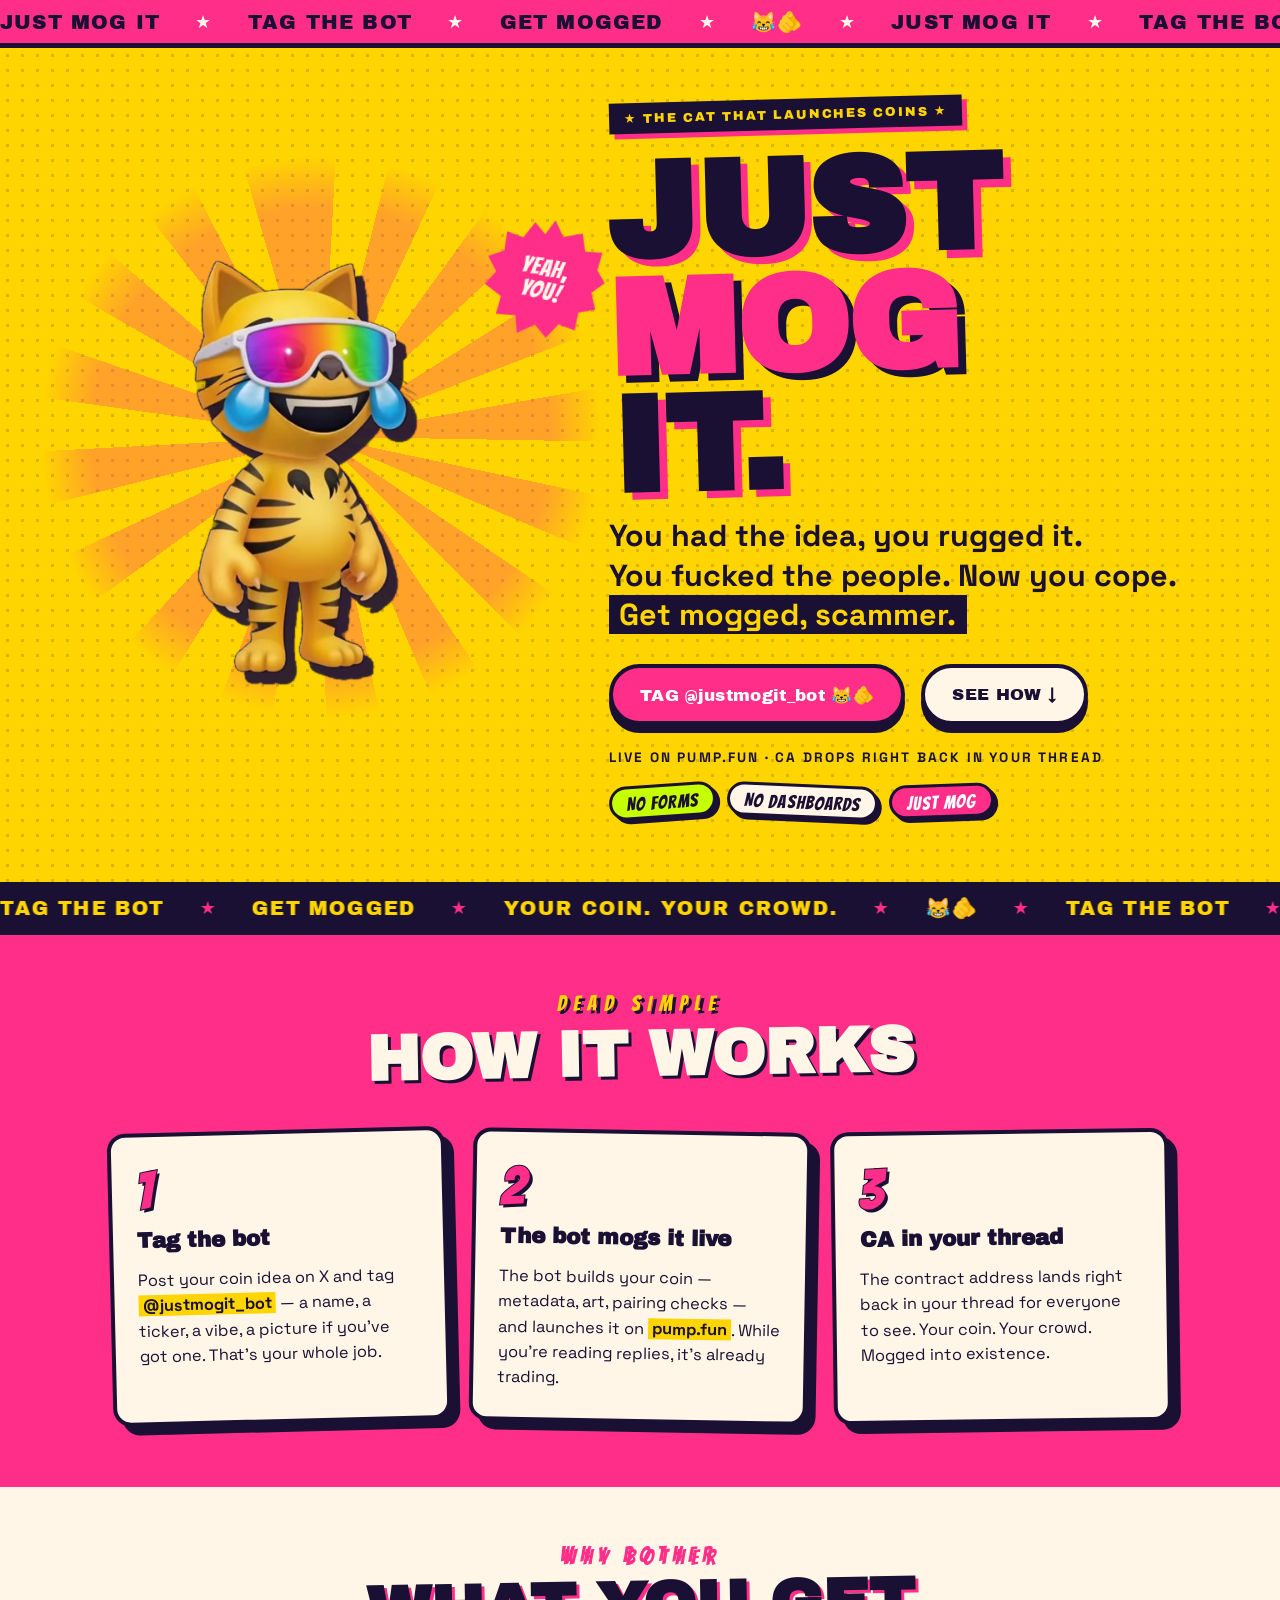
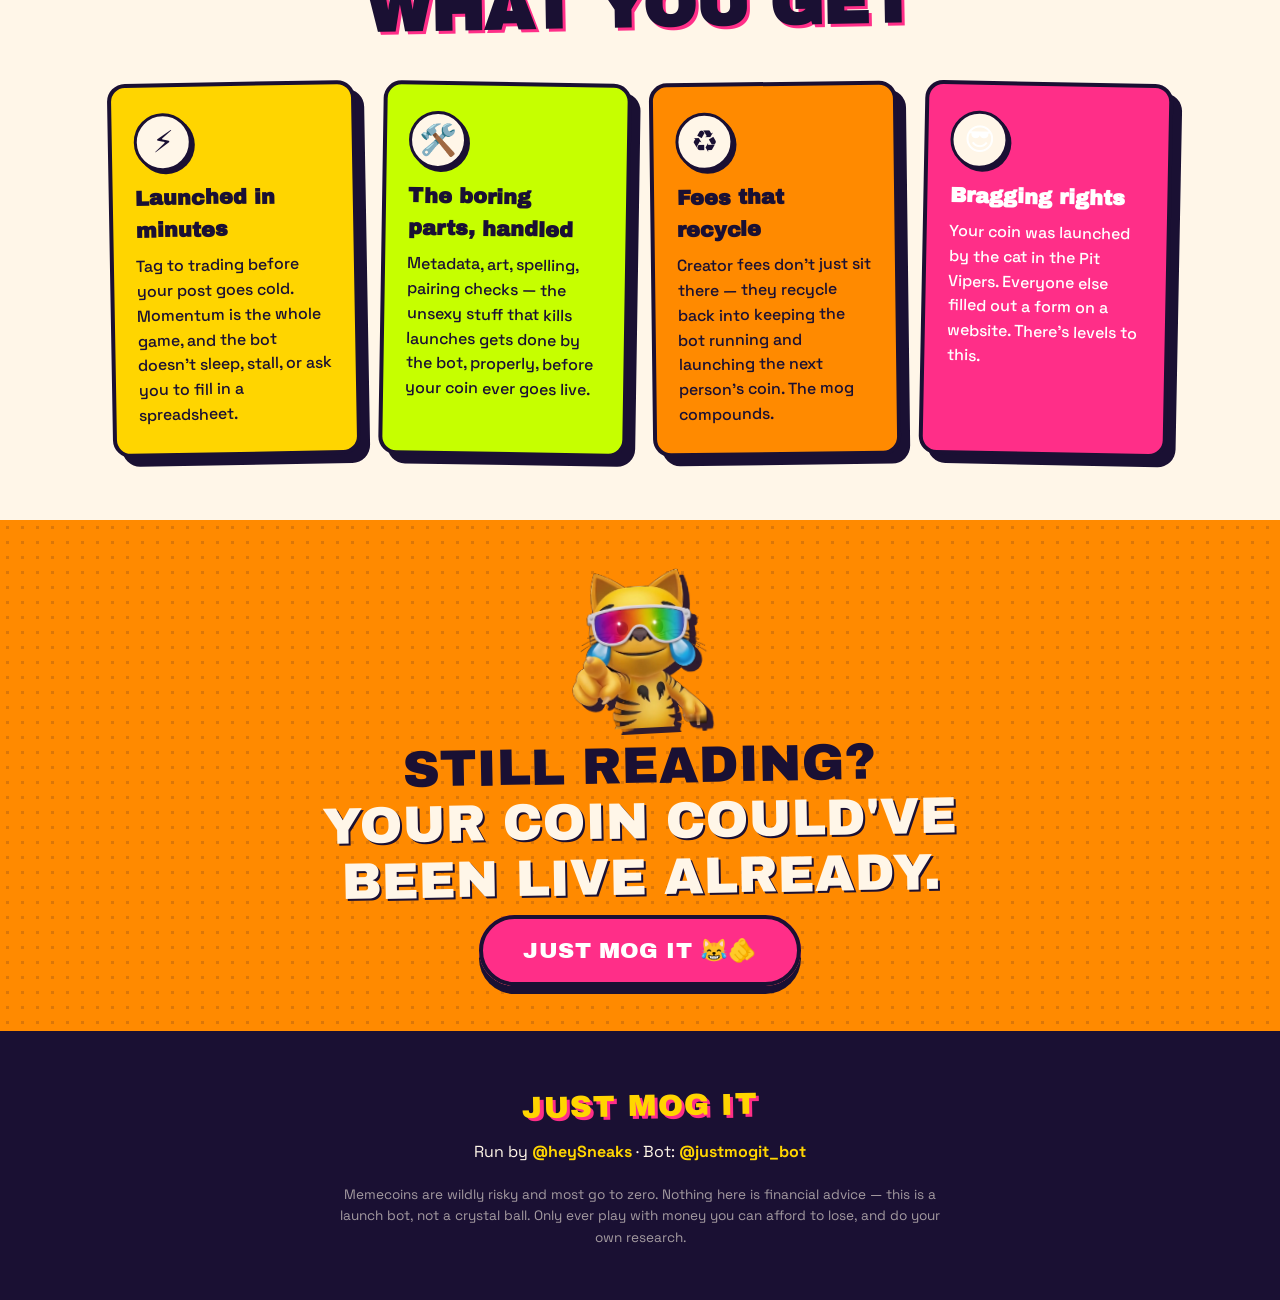
==== commit 721aca8c: "Brand emoji fix: replace wrong pair 🐱👉 with 😹🫵 (tickers + both CTA buttons)" ====
--- a/index.html
+++ b/index.html
@@ -4,7 +4,7 @@
 <meta charset="UTF-8">
 <meta name="viewport" content="width=device-width, initial-scale=1.0">
 <title>JUST MOG IT — Tag the bot. Get a coin.</title>
-<meta name="description" content="JustMogIt is the X bot that launches your memecoin for you. Tag @justmogit_bot with your idea, it builds and launches it on mogz.fun, and drops the CA right back in your thread.">
+<meta name="description" content="JustMogIt is the X bot that launches your memecoin for you. Tag @justmogit_bot with your idea, it builds and launches it on pump.fun, and drops the CA right back in your thread.">
 <link rel="preload" href="fonts/ArchivoBlack.woff2" as="font" type="font/woff2" crossorigin>
 <link rel="stylesheet" href="style.css">
 </head>
@@ -24,7 +24,7 @@
 <!-- ======== TICKER ======== -->
 <div class="ticker ticker-top" aria-hidden="true">
   <div class="ticker-track" data-ticker>
-    <span>JUST MOG IT</span><span class="tick-star">★</span><span>TAG THE BOT</span><span class="tick-star">★</span><span>GET MOGGED</span><span class="tick-star">★</span><span>🐱👉</span><span class="tick-star">★</span>
+    <span>JUST MOG IT</span><span class="tick-star">★</span><span>TAG THE BOT</span><span class="tick-star">★</span><span>GET MOGGED</span><span class="tick-star">★</span><span>😹🫵</span><span class="tick-star">★</span>
   </div>
 </div>
 
@@ -47,10 +47,10 @@
       <p class="tagline">You had the idea, you rugged it.<br>
       You fucked the people. Now you cope. <strong>Get mogged, scammer.</strong></p>
       <div class="cta-row">
-        <a class="cta cta-main" href="https://x.com/justmogit_bot" target="_blank" rel="noopener">TAG @justmogit_bot 🐱👉</a>
+        <a class="cta cta-main" href="https://x.com/justmogit_bot" target="_blank" rel="noopener">TAG @justmogit_bot 😹🫵</a>
         <a class="cta cta-ghost" href="#how">SEE HOW ↓</a>
       </div>
-      <p class="hero-note">LIVE ON MOGZ.FUN · CA DROPS RIGHT BACK IN YOUR THREAD</p>
+      <p class="hero-note">LIVE ON PUMP.FUN · CA DROPS RIGHT BACK IN YOUR THREAD</p>
       <div class="sticker-row" aria-hidden="true">
         <span class="sticker s1">NO FORMS</span>
         <span class="sticker s2">NO DASHBOARDS</span>
@@ -63,7 +63,7 @@
 <!-- ======== MARQUEE DIVIDER ======== -->
 <div class="ticker ticker-mid" aria-hidden="true">
   <div class="ticker-track ticker-track-rev" data-ticker>
-    <span>TAG THE BOT</span><span class="tick-star">★</span><span>GET MOGGED</span><span class="tick-star">★</span><span>YOUR COIN. YOUR CROWD.</span><span class="tick-star">★</span><span>🐱👉</span><span class="tick-star">★</span>
+    <span>TAG THE BOT</span><span class="tick-star">★</span><span>GET MOGGED</span><span class="tick-star">★</span><span>YOUR COIN. YOUR CROWD.</span><span class="tick-star">★</span><span>😹🫵</span><span class="tick-star">★</span>
   </div>
 </div>
 
@@ -80,7 +80,7 @@
       <article class="step step2">
         <div class="step-num">2</div>
         <h3>The bot mogs it live</h3>
-        <p>The bot builds your coin — metadata, art, pairing checks — and launches it on <strong>mogz.fun</strong>. While you're reading replies, it's already trading.</p>
+        <p>The bot builds your coin — metadata, art, pairing checks — and launches it on <strong>pump.fun</strong>. While you're reading replies, it's already trading.</p>
       </article>
       <article class="step step3">
         <div class="step-num">3</div>
@@ -124,7 +124,7 @@
       <img src="mog-cat-alpha.png" alt="" width="600" height="600">
     </div>
     <p class="final-line">STILL READING?<br><span>YOUR COIN COULD'VE<br>BEEN LIVE ALREADY.</span></p>
-    <a class="cta cta-main cta-big" href="https://x.com/justmogit_bot" target="_blank" rel="noopener">JUST MOG IT 🐱👉</a>
+    <a class="cta cta-main cta-big" href="https://x.com/justmogit_bot" target="_blank" rel="noopener">JUST MOG IT 😹🫵</a>
   </section>
 </main>
 
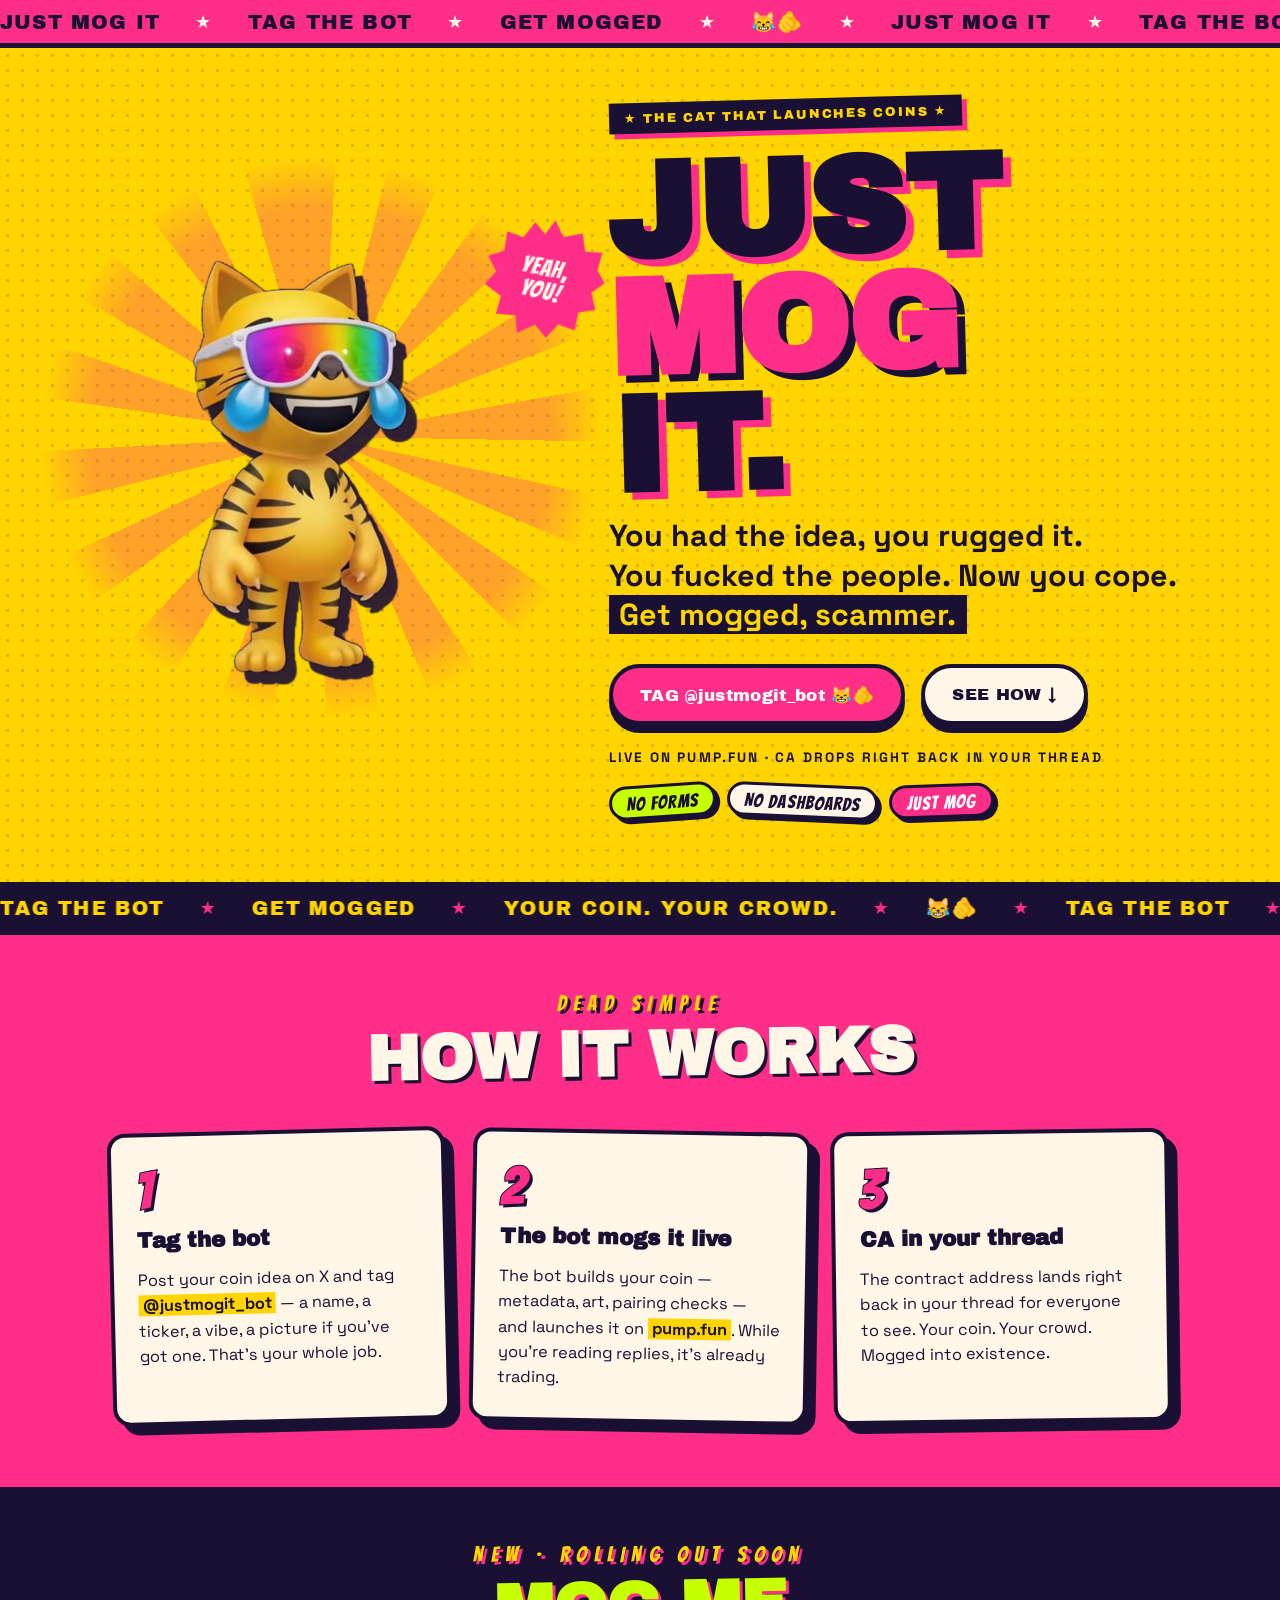
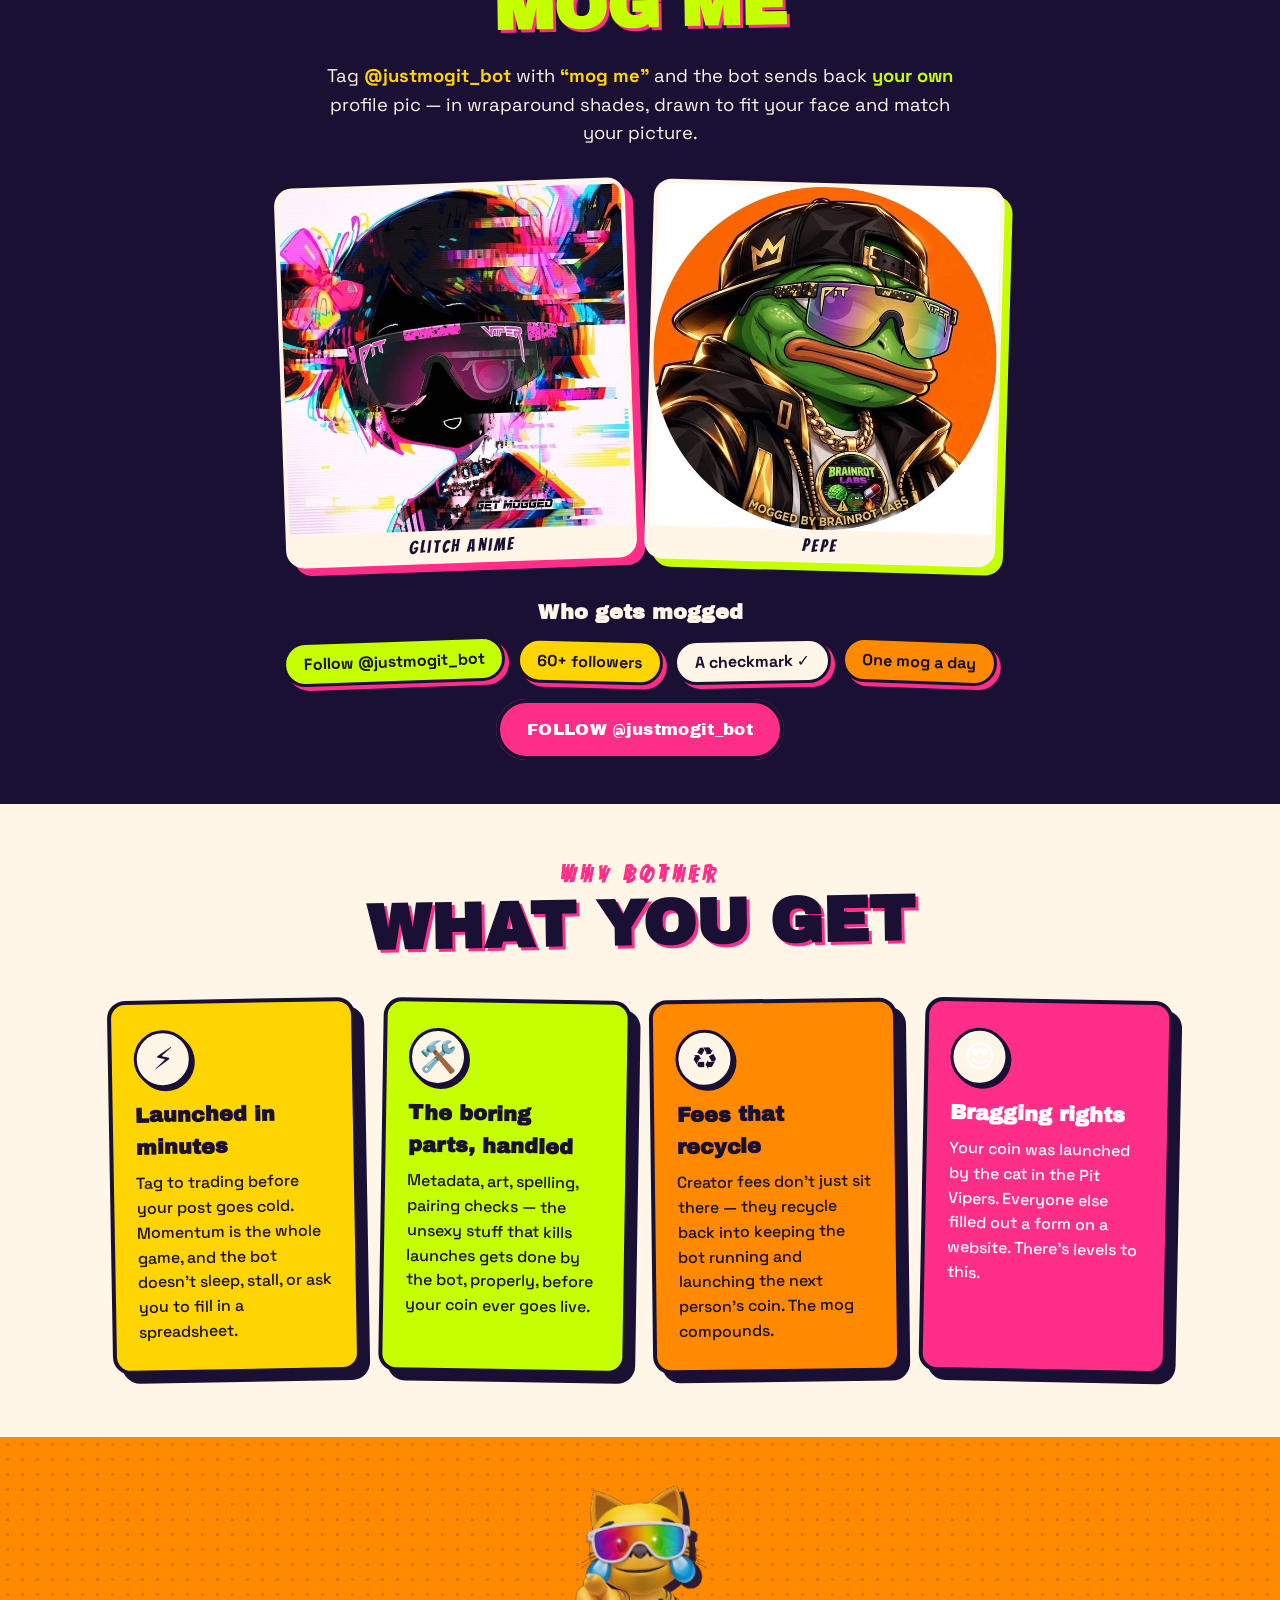
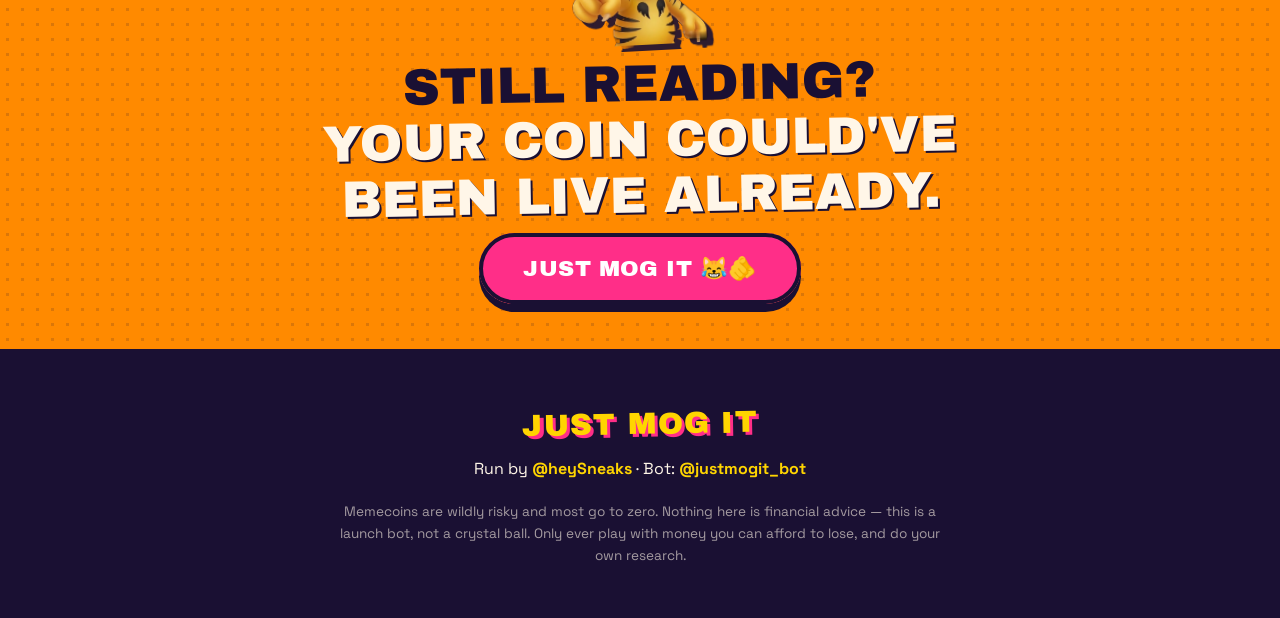
==== commit 606f42c1: "Site: MOG ME section — how it works, two example mogs, who gets mogged, follow button Owner 2026-11-" ====
--- a/index.html
+++ b/index.html
@@ -90,6 +90,32 @@
     </div>
   </section>
 
+  <!-- ======== MOG ME — ink / neon ======== -->
+  <section id="mog-me" class="section mogme">
+    <h2><span class="h2-kicker">NEW · ROLLING OUT SOON</span>MOG ME</h2>
+    <p class="mogme-lead">Tag <strong>@justmogit_bot</strong> with <strong>&ldquo;mog me&rdquo;</strong> and the bot sends back <em>your own</em> profile pic &mdash; in wraparound shades, drawn to fit your face and match your picture.</p>
+    <div class="mog-gallery">
+      <figure class="mog-shot shot1">
+        <img src="mogs/glitch-anime.jpg" alt="Glitch anime profile picture mogged with wraparound shades" width="640" height="640" loading="lazy">
+        <figcaption>Glitch anime</figcaption>
+      </figure>
+      <figure class="mog-shot shot2">
+        <img src="mogs/pepe.jpg" alt="Pepe profile picture mogged with wraparound shades" width="640" height="640" loading="lazy">
+        <figcaption>Pepe</figcaption>
+      </figure>
+    </div>
+    <h3 class="mog-rules-title">Who gets mogged</h3>
+    <ul class="mog-rules">
+      <li class="rule r1">Follow <strong>@justmogit_bot</strong></li>
+      <li class="rule r2"><strong>60+</strong> followers</li>
+      <li class="rule r3">A checkmark &#10003;</li>
+      <li class="rule r4"><strong>One</strong> mog a day</li>
+    </ul>
+    <div class="mogme-cta">
+      <a class="cta cta-main" href="https://x.com/intent/follow?screen_name=justmogit_bot" target="_blank" rel="noopener">FOLLOW @justmogit_bot</a>
+    </div>
+  </section>
+
   <!-- ======== PERKS — cream ======== -->
   <section class="section why">
     <h2><span class="h2-kicker">WHY BOTHER</span>WHAT YOU GET</h2>
--- a/style.css
+++ b/style.css
@@ -327,6 +327,75 @@
 }
 .step p { font-size: 1.02rem; }
 .step strong { background: var(--yellow); padding: 0 0.25em; }
+
+/* mog me — ink / neon */
+.mogme { background: var(--ink); color: var(--cream); }
+.mogme h2 { color: var(--lime); text-shadow: 0.05em 0.05em 0 var(--pink); }
+.mogme .h2-kicker { color: var(--yellow); }
+.mogme-lead {
+  max-width: 640px;
+  margin: -1.2rem auto 2.2rem;
+  text-align: center;
+  font-size: 1.15rem;
+  line-height: 1.55;
+  position: relative;
+  z-index: 1;
+}
+.mogme-lead strong { color: var(--yellow); }
+.mogme-lead em { color: var(--lime); font-style: normal; font-weight: 700; }
+.mog-gallery {
+  display: grid;
+  grid-template-columns: repeat(2, minmax(0, 1fr));
+  gap: 1.1rem;
+  max-width: 720px;
+  margin: 0 auto 2.4rem;
+}
+.mog-shot {
+  background: var(--cream);
+  border: 4px solid var(--cream);
+  border-radius: 18px;
+  box-shadow: 8px 8px 0 var(--pink);
+  overflow: hidden;
+}
+.mog-shot img { display: block; width: 100%; height: auto; }
+.mog-shot figcaption {
+  font-family: "Bangers", cursive;
+  letter-spacing: 0.12em;
+  color: var(--ink);
+  text-align: center;
+  padding: 0.35rem 0 0.25rem;
+  font-size: 1.1rem;
+}
+.shot1 { transform: rotate(-2deg); }
+.shot2 { transform: rotate(1.6deg); box-shadow: 8px 8px 0 var(--lime); }
+.mog-rules-title {
+  font-family: "Archivo Black", sans-serif;
+  text-align: center;
+  font-size: 1.3rem;
+  margin-bottom: 1rem;
+}
+.mog-rules {
+  list-style: none;
+  display: flex;
+  flex-wrap: wrap;
+  justify-content: center;
+  gap: 0.7rem;
+  max-width: 760px;
+  margin: 0 auto 2.2rem;
+}
+.rule {
+  border: 3px solid var(--ink);
+  border-radius: 999px;
+  padding: 0.55rem 1.1rem;
+  font-weight: 700;
+  color: var(--ink);
+  box-shadow: 4px 4px 0 var(--pink);
+}
+.rule.r1 { background: var(--lime); transform: rotate(-2deg); }
+.rule.r2 { background: var(--yellow); transform: rotate(1.5deg); }
+.rule.r3 { background: var(--cream); transform: rotate(-1deg); }
+.rule.r4 { background: var(--orange); transform: rotate(2deg); }
+.mogme-cta { text-align: center; }
 
 /* why — cream */
 .why { background: var(--cream); color: var(--ink); }
